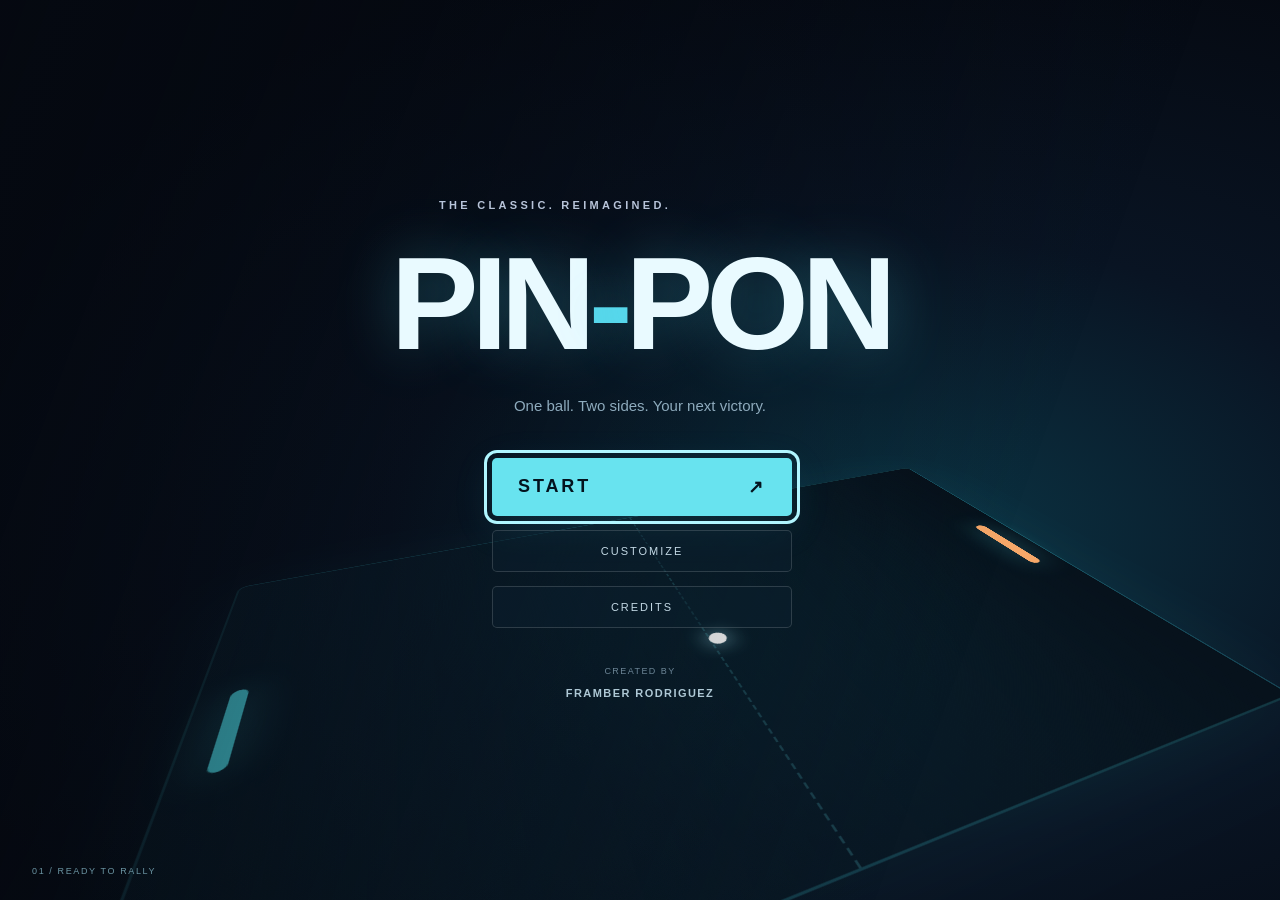
==== index.html @ f67dcab5 "Separate Stop/Resume in top toolbar from Reset below the arena" ====
<!DOCTYPE html>
<html lang="en">
<head>
    <meta charset="UTF-8">
    <meta name="viewport" content="width=device-width, initial-scale=1.0">
    <title>PIN-PON | Framber Rodriguez</title>
    <style>
        /* --- CSS (Minor adjustments possible for new controls) --- */
        * { margin: 0; padding: 0; box-sizing: border-box; }
        :root { /* ... Color variables ... */
            --bg-color: #282c34; --game-bg: #1e1e1e; --primary-color: #fff;
            --accent-color: #ff5733; --paddle-color: #61dafb; --opponent-color: #f0db4f;
            --button-bg: #333; --star-color: rgba(255, 255, 255, 0.6);
            --win-color1: #ffc700; --win-color2: #ff5733; --win-color3: #61dafb; --win-color4: #f0db4f;
        }
        body {
            font-family: 'Segoe UI', Tahoma, Geneva, Verdana, sans-serif; background-color: var(--bg-color);
            display: flex; flex-direction: column; justify-content: center; align-items: center;
            min-height: 100vh; color: var(--primary-color);
            padding: 10px 0;
        }
        #game-container { position: relative; display: flex; flex-direction: column; align-items: center; width: 95%; max-width: 700px; }
        #game {
            position: relative; width: 100%; height: 450px; background-color: var(--game-bg);
            border: 2px solid var(--primary-color); overflow: hidden; cursor: none;
            transition: background-color 0.3s ease;
            /* Ensure game area scales nicely in fullscreen */
            margin-bottom: 15px; /* Add margin below game if controls are always visible */
        }
        /* Style for fullscreen state if needed */
        body:fullscreen #game { /* Example: Make game slightly larger in fullscreen */
           /* width: 90vw;
              height: 70vh; */
              /* Adjust as desired */
        }
        .player { position: absolute; width: 15px; height: 100px; transition: background-color 0.3s ease; }
        #player1 { left: 10px; background-color: var(--paddle-color); }
        #player2 { right: 10px; background-color: var(--opponent-color); }
        #ball { position: absolute; width: 15px; height: 15px; background-color: var(--accent-color); border-radius: 50%; transition: background-color 0.3s ease; }
        #score { position: absolute; top: 10px; left: 50%; transform: translateX(-50%); font-size: 30px; z-index: 10; }
        #modeSelection label, #options label { padding: 5px; margin-right: 5px; cursor: pointer; user-select: none; }
        #modeSelection input[type="radio"] { margin-right: 3px; cursor: pointer; }
        #controls {
            text-align: center; /* margin-top: 15px; Removed margin-top as game has margin-bottom */
            padding: 10px; background-color: rgba(0, 0, 0, 0.3);
            border-radius: 8px; width: 100%;
        }
        #options { margin: 8px 0; display: flex; flex-wrap: wrap; justify-content: center; align-items: center; gap: 10px 15px; }
        #options > div { display: inline-flex; align-items: center; }
        /* Button/Input styles (Unchanged) */
        button, select, label, input[type="number"], input[type="checkbox"], input[type="color"] { padding: 8px 10px; font-size: 14px; background-color: var(--button-bg); border: 1px solid var(--primary-color); border-radius: 5px; color: white; cursor: pointer; margin: 2px; vertical-align: middle; transition: background-color 0.2s ease; }
        button:disabled { opacity: 0.5; cursor: not-allowed; }
        input[type="color"] { padding: 2px; height: 35px; width: 50px; background-color: transparent; border: 1px solid var(--primary-color); }
        input[type="color"]::-webkit-color-swatch-wrapper { padding: 0; }
        input[type="color"]::-webkit-color-swatch { border: none; border-radius: 3px; }
        input[type="color"]::-moz-color-swatch { border: none; border-radius: 3px; }
        input[type="number"] { width: 65px; text-align: center; }
        input[type=number]::-webkit-inner-spin-button, input[type=number]::-webkit-outer-spin-button { -webkit-appearance: none; margin: 0; }
        input[type=number] { -moz-appearance: textfield; }
        button:not(:disabled):hover, select:hover, input[type="number"]:hover, input[type="color"]:hover { background-color: #555; }
        button:focus, select:focus, input[type="number"]:focus, input[type="color"]:focus { outline: 2px solid var(--accent-color); outline-offset: 2px; }
        input[type="checkbox"], input[type="radio"] { margin-right: 5px; cursor: pointer; vertical-align: middle; width: auto; padding: 0; }
        #instructions { margin-top: 10px; font-size: 13px; color: #ccc; min-height: 45px; line-height: 1.4; }
        /* Particle/Win styles (Unchanged) */
        .particle { position: absolute; width: 3px; height: 3px; border-radius: 50%; background-color: var(--star-color); animation: particleAnimation 5s linear infinite; pointer-events: none; z-index: -1; }
        @keyframes particleAnimation { 0% { transform: translate(0, 0); opacity: 0.8; } 100% { transform: translate(calc(var(--particle-vx) * 500px), calc(var(--particle-vy) * 500px)); opacity: 0; } }
        .win-particle { position: absolute; width: 6px; height: 10px; border-radius: 2px; pointer-events: none; z-index: 20; opacity: 1; }
        @keyframes win-explode { 0% { transform: translate(0, 0) rotate(0deg); opacity: 1; } 100% { transform: translate(calc(var(--vx) * 250px), calc(var(--vy) * 250px + 150px)) rotate(720deg); opacity: 0; } }
    #game { touch-action: none; }
        header { text-align: center; margin-bottom: 16px; }
        header a { color: #61dafb; }
    
[hidden] { display: none !important; }
body { background: #050a17; }
#intro-screen, #main-menu { position: fixed; inset: 0; z-index: 100; background: #050a17; display: flex; flex-direction: column; align-items: center; justify-content: center; padding: 24px; text-align: center; gap: 18px; }
#intro-screen video { width: min(960px,100%); max-height: 70vh; object-fit: contain; border-radius: 20px; }
#main-menu h1 { font-size: clamp(42px,10vw,88px); color: #61dafb; letter-spacing: .08em; }
.menu-action { padding: 15px 32px; border-radius: 12px; background: #61dafb; color: #050a17; font-weight: bold; font-size: 18px; min-width: 220px; }
#main-menu p { color: #b8c4d9; max-width: 480px; line-height: 1.6; }
#game-container { margin: auto; }
#game::after { content: ''; position: absolute; left: 50%; top: 0; bottom: 0; border-left: 2px dashed #ffffff35; pointer-events: none; }
#game.editing, #game.editing .player, #game.editing #ball { cursor: pointer; }
#game.editing .player, #game.editing #ball { outline: 2px solid #ffffff65; outline-offset: 4px; }
.selected-object { outline: 3px solid #61dafb !important; outline-offset: 4px; }
#color-editor { padding: 14px; width: 100%; border: 1px solid #61dafb; border-radius: 12px; margin-bottom: 12px; }
#color-editor p { margin: 8px; }
#game-toolbar { margin-bottom: 12px; }
@media(max-width: 500px) { #game { height: 360px; } }

body { margin:0; background:#060b14; color:#eff7ff; font-family: "Segoe UI", sans-serif; }
button { border:1px solid #ffffff26; font-family:inherit; transition: transform .2s, background .2s; }
button:focus-visible { outline:3px solid #b0f6ff; outline-offset:5px; }
button:hover { transform:translateY(-2px); }
#intro-screen { padding:0; background:#030710; }
#intro-screen video { width:100%; height:100%; max-height:none; border-radius:0; object-fit:contain; }
.intro-caption { position:absolute; bottom:28px; left:5vw; right:5vw; display:flex; justify-content:space-between; align-items:center; gap:12px; color:#ffffff8c; font-size:11px; letter-spacing:.2em; }
#intro-start { background:#07101caa; border-color:#ffffff30; color:white; font-size:11px; letter-spacing:.12em; padding:12px 18px; }
#main-menu { overflow:hidden; background: radial-gradient(ellipse at 70% 60%,#0b3545 0%,#091423 40%,#050911 80%); padding:clamp(20px,5vw,70px); }
#main-menu::before { content:''; position:absolute; inset:0; background:linear-gradient(110deg,#050911cc,transparent 75%); z-index:1; }
.menu-content { position:relative; z-index:2; width:min(650px,100%); }
.eyebrow { font-size:11px; font-weight:600; letter-spacing:.3em; color:#73daef; }
#main-menu h1 { font-size:clamp(58px,12vw,132px); line-height:1.05; margin:20px 0; font-weight:900; letter-spacing:-.055em; color:#e9faff; text-shadow:0 0 60px #53d8ec50; }
#main-menu h1 span { color:#57d7eb; }
#main-menu .menu-tagline { margin:0 auto 38px; font-size:15px; color:#8eabbd; }
.menu-buttons { display:flex; flex-direction:column; gap:10px; width:min(300px,100%); margin:auto; }
.menu-action { width:100%; background:#68e3ef; color:#03131e; border:0; padding:18px 26px; font-weight:800; font-size:18px; letter-spacing:.16em; border-radius:5px; min-width:0; box-shadow:0 10px 40px #38cee820; display:flex; align-items:center; justify-content:space-between; }
.menu-action:hover { background:#9bf4fa; }
.menu-secondary { width:100%; border-radius:5px; padding:14px; background:#0e213166; color:#c3d8e4; font-size:11px; letter-spacing:.18em; }
#main-menu .creator-line { font-size:9px; color:#6c8596; letter-spacing:.16em; margin:34px auto 0; }
.creator-line strong { color:#aec8d5; display:block; font-size:11px; margin-top:7px; }
.menu-corner { position:absolute; bottom:24px; left:32px; font-size:9px; letter-spacing:.18em; color:#6b94a2; z-index:2; }
.menu-court { position:absolute; width:900px; height:550px; border:2px solid #46dbeb30; background:linear-gradient(90deg,#0f41503b,#06111b); transform:perspective(600px) rotateX(52deg) rotateZ(-22deg); top:40%; left:20%; box-shadow:0 0 100px #36bfd811; border-radius:10px; }
.menu-court::before { content:''; position:absolute; left:50%; height:100%; border-left:2px dashed #5ddbe633; }
.menu-court i,.menu-court b { position:absolute; width:14px; height:100px; border-radius:8px; top:35%; background:#4fe3ee; box-shadow:0 0 40px #4fe3ee70; }
.menu-court i { left:25px; }.menu-court b { right:25px; background:#f7a869; }
.menu-court em { position:absolute; width:18px; height:18px; border-radius:50%; top:50%; background:white; box-shadow:0 0 25px #9feefb; animation:menu-rally 7s ease-in-out infinite alternate; }
@keyframes menu-rally { from { left:8%; top:20%; } to { left:89%; top:70%; } }
#game-header { margin:20px auto; width:95%; max-width:700px; }
#game-header h1 { letter-spacing:.08em; font-size:30px; margin:6px; }
#game-header p { font-size:12px; color:#87a2b4; }
#game { border-color:#8dbcc84d; border-radius:12px; box-shadow:0 20px 80px #0007; }
#controls { background:#0d1927; border:1px solid #223548; border-radius:12px; }
#controls label { background:transparent; border:0; color:#9bb5c6; }
#controls button,#game-toolbar button { background:#142a3c; color:#c5e5ee; border-color:#315067; border-radius:6px; }
#controls #startButton { background:#68e3ef; color:#03131e; font-weight:800; }
#settings-panel { border-top:1px solid #ffffff12; padding-top:12px; }
#settings-panel summary { cursor:pointer; font-size:11px; letter-spacing:.12em; color:#9bc0d2; padding:8px; }
#color-editor { background:#0d1927; border-color:#315067; font-size:13px; }
#credits-screen { position:fixed; inset:0; z-index:110; background:#020408; text-align:center; overflow:hidden; }
#close-credits { position:absolute; top:22px; left:24px; z-index:2; background:#111a25; color:#b6ccdb; font-size:11px; letter-spacing:.12em; padding:12px; }
.credits-mask { height:100%; overflow:hidden; mask-image:linear-gradient(transparent,black 15%,black 85%,transparent); }
#credits-roll { margin:auto; width:min(540px,90%); padding-top:100vh; padding-bottom:100vh; }
#credits-roll.rolling { animation:credits-scroll 36s linear forwards; }
@keyframes credits-scroll { from { transform:translateY(0); } to { transform:translateY(-100%); } }
#credits-roll h2 { font-size:clamp(50px,10vw,84px); color:#81e7ef; letter-spacing:.04em; margin:30px 0 75px; }
#credits-roll h3 { font-size:28px; font-weight:500; margin:16px 0 80px; }
#credits-roll p { color:#c2cdd8; font-size:16px; line-height:2; margin:16px 0 75px; }
#credits-roll .credits-role { font-size:10px; color:#6dbdcf; letter-spacing:.25em; margin-bottom:14px; }
#credits-roll .credits-end { color:#546e80; font-size:11px; letter-spacing:.2em; }
.credits-caption { position:absolute; bottom:18px; width:100%; color:#526170; font-size:9px; letter-spacing:.18em; }
@media(prefers-reduced-motion:reduce) { .menu-court em { animation:none; } #credits-roll.rolling { animation:none; padding-top:80px; } .credits-mask { overflow:auto; } }
@media(max-width:500px) { #main-menu h1 { font-size:64px; } .intro-caption span { font-size:8px; letter-spacing:.1em; } #game-toolbar button { font-size:12px; } }

/* Cinematic arena: color customization controls the surface below the lighting. */
#game-container { max-width:900px; }
#game-header { max-width:900px; }
#game { height:480px; background-image:radial-gradient(ellipse at 50% 42%,#73eaff10,transparent 70%),linear-gradient(#69dcef08 1px,transparent 1px),linear-gradient(90deg,#69dcef08 1px,transparent 1px); background-size:auto,44px 44px,44px 44px; border:2px solid #51dce875; border-radius:18px; box-shadow:0 0 0 7px #2ac3dd05,0 0 38px #32d8ee18,inset 0 0 65px #020b1675,0 25px 90px #0009; }
#game::before { content:''; position:absolute; inset:20px; border:1px solid #c7f6ff10; border-radius:8px; pointer-events:none; }
#game::after { border-left:2px dashed #7ee8f23d; box-shadow:0 0 12px #49dbec18; }
.player { border-radius:7px; background-image:linear-gradient(90deg,#ffffff60,transparent 65%); box-shadow:0 0 12px currentColor,0 0 32px currentColor; z-index:3; }
#ball { background-image:radial-gradient(circle at 32% 28%,#fff9,transparent 70%); box-shadow:0 0 12px currentColor,0 0 30px currentColor; z-index:4; }
#score { top:22px; font-size:38px; letter-spacing:.13em; font-weight:300; color:#d8f6ff; padding:7px 20px; background:#06131e85; border:1px solid #7bddf022; border-radius:12px; backdrop-filter:blur(8px); text-shadow:0 0 20px #a0edff50; }
.ball-trail { position:absolute; border-radius:50%; pointer-events:none; z-index:2; background:#e8fcff; width:12px; height:12px; }
.impact-ring { position:absolute; border:2px solid var(--impact-color); border-radius:50%; width:18px; height:18px; margin:-9px; pointer-events:none; z-index:5; animation:arena-impact .42s ease-out forwards; box-shadow:0 0 14px var(--impact-color); }
@keyframes arena-impact { from { transform:scale(.4); opacity:.95; } to { transform:scale(3.5); opacity:0; } }
#game-toolbar { display:flex; width:100%; justify-content:space-between; gap:12px; }
#game-toolbar button { font-size:11px; letter-spacing:.08em; padding:11px 16px; }
#controls { margin-top:8px; background:linear-gradient(130deg,#102637,#091421); padding:16px; }
#controls #modeSelection { display:flex; justify-content:center; align-items:center; gap:8px; }
#instructions { color:#729dad; font-size:11px; margin-top:15px; }
@media(max-width:600px) { #game { height:390px; } #score { font-size:26px; top:14px; } #controls { padding:10px; } }
@media(prefers-reduced-motion:reduce) { .ball-trail { display:none; } .impact-ring { animation:none; display:none; } }
#game-toolbar #stopButton { border-color:#65dbe75c; min-width:95px; }
@media(max-width:500px) { #game-toolbar { gap:5px; } #game-toolbar button { padding:10px 8px; font-size:10px; } #game-toolbar #stopButton { min-width:70px; } }
</style>
</head>
<body>
<section id="intro-screen" aria-label="Pong introduction">
<video id="intro-video" autoplay muted playsinline preload="auto" aria-label="Ten-second cinematic Pong introduction"><source src="assets/pong-intro-v2.mp4" type="video/mp4"></video>
<div class="intro-caption"><span>FRAMBER RODRIGUEZ PRESENTS</span><button id="intro-start">SKIP INTRO ↗</button></div>
</section>
<section id="main-menu" hidden aria-label="Main menu">
<div class="menu-court" aria-hidden="true"><i></i><b></b><em></em></div>
<div class="menu-content"><p class="eyebrow">THE CLASSIC. REIMAGINED.</p><h1>PIN<span>-</span>PON</h1><p class="menu-tagline">One ball. Two sides. Your next victory.</p>
<div class="menu-buttons"><button class="menu-action" id="menu-play">START <span aria-hidden="true">↗</span></button><button class="menu-secondary" id="menu-customize">CUSTOMIZE</button><button class="menu-secondary" id="menu-credits">CREDITS</button></div>
<p class="creator-line">CREATED BY <strong>FRAMBER RODRIGUEZ</strong></p></div>
<span class="menu-corner" aria-hidden="true">01 / READY TO RALLY</span>
</section>
<section id="credits-screen" hidden aria-label="Movie-style credits">
<button id="close-credits">← MAIN MENU</button><div class="credits-mask"><div id="credits-roll">
<p class="eyebrow">A FRAMBER RODRIGUEZ GAME</p><h2>PIN-PON</h2><p class="credits-role">CREATOR</p><h3>Framber Rodriguez</h3>
<p class="credits-role">THE GAME</p><p>A new rally for an arcade classic.</p><p>Single-player challenges.<br>Local two-player matches.<br>A court that feels like yours.</p>
<p class="credits-role">GAMEPLAY &amp; EXPERIENCE</p><p>Ball physics &amp; paddle collisions<br>Adaptive AI difficulty<br>Score-based serves &amp; undo<br>Touch &amp; keyboard controls</p>
<p class="credits-role">PERSONALIZATION</p><p>Your table. Your paddles. Your ball.<br>Select an object and make it yours.</p>
<p class="credits-role">BUILT WITH</p><p>HTML · CSS · JavaScript</p>
<p class="credits-role">SPECIAL THANKS</p><p>To everyone who plays,<br>tests and keeps the rally going.</p>
<h3>Thank you for playing.</h3><p class="credits-end">PIN-PON · 2026</p>
</div></div><p class="credits-caption">PRESS ESC TO RETURN</p>
</section>
<header id="game-header" hidden><span class="eyebrow">FRAMBER RODRIGUEZ</span><h1>PIN-PON</h1><p>↑ / ↓ or W / S to move · Space to serve · Drag to play on touchscreens</p></header>
    <audio id="backgroundMusic" loop></audio>
    <div id="game-container" hidden>
<div id="game-toolbar"><button id="back-menu">Main Menu</button><button id="stopButton" disabled>STOP</button><button id="customize-button">Customize Colors</button></div>
<div id="color-editor" hidden><p id="color-hint">Select the table, ball or either paddle.</p><label id="selected-color-label" for="selected-color" hidden>Selected object color</label><input id="selected-color" type="color" hidden><button id="finish-customize">Done</button></div>
        <div id="game">
            <div id="score" role="status" aria-live="polite"><span id="player1Score">0</span> - <span id="player2Score">0</span></div>
            <div id="player1" class="player"></div>
            <div id="player2" class="player"></div>
            <div id="ball"></div>
        </div>
        <div id="controls" aria-label="Game Controls">
             <div id="modeSelection">
                 <input type="radio" name="gameMode" value="1p" id="mode1P" checked> <label for="mode1P">1 Player</label>
                 <input type="radio" name="gameMode" value="2p" id="mode2P"> <label for="mode2P">2 Players</label>
             </div>
             <hr style="margin: 8px 0; border-color: #555;">
             <details id="settings-panel"><summary>MATCH SETTINGS</summary><div id="options">
                 <div> <label for="difficultySelect">AI Difficulty:</label> <select id="difficultySelect"> <option value="easy">Easy</option> <option value="normal" selected>Normal</option> <option value="hard">Hard</option> <option value="veryHard">Very Hard</option> <option value="impossible">Impossible</option> </select> </div>
                 <div> <label for="winScoreInput">Win Score:</label> <input type="number" id="winScoreInput" value="10" min="1" max="1000" step="1"> </div>
                 <div> <label for="pointsPerScoreInput">Points/Score:</label> <input type="number" id="pointsPerScoreInput" value="1" min="1" max="1000" step="1"> </div>
                 <div> <label> <input type="checkbox" id="possessionToggle" checked> Serve on Score </label> </div>
                 <div hidden> <label for="player1ColorPicker">P1 Color:</label> <input type="color" id="player1ColorPicker" value="#61dafb"> </div>
                 <div hidden> <label for="player2ColorPicker">P2/AI Color:</label> <input type="color" id="player2ColorPicker" value="#f0db4f"> </div>
                 <div hidden> <label for="ballColorPicker">Ball Color:</label> <input type="color" id="ballColorPicker" value="#e8fcff"> </div>
                 <div hidden> <label for="backgroundColorPicker">BG Color:</label> <input type="color" id="backgroundColorPicker" value="#071e2b"> </div>
                 <div hidden>
                    <label for="musicSelect">Music:</label>
                    <select id="musicSelect">
                        </select>
                 </div>
             </div>
             </details><hr style="margin: 8px 0; border-color: #555;">
            <button id="startButton">START MATCH</button>
            <button id="resetButton">RESET</button>
            <button id="undoButton" disabled>Undo Point</button>
            <button id="toggleMusicButton" hidden>Play Music</button> <button id="fullscreenButton">Fullscreen</button> <div id="instructions"> </div>
        </div>
    </div>
    <script>
        document.addEventListener("DOMContentLoaded", () => {
            // --- Elements & Constants ---
            const game = document.getElementById("game");
            const player1El = document.getElementById("player1");
            const player2El = document.getElementById("player2");
            const ballEl = document.getElementById("ball");
            const controlsEl = document.getElementById("controls");
            const startButton = document.getElementById("startButton");
            const stopButton = document.getElementById('stopButton');
            let canResumeMatch = false;
            const resetButton = document.getElementById("resetButton");
            const undoButton = document.getElementById("undoButton");
            const difficultySelect = document.getElementById("difficultySelect");
            const possessionToggle = document.getElementById("possessionToggle");
            const toggleMusicButton = document.getElementById("toggleMusicButton"); // Correct ID
            const fullscreenButton = document.getElementById("fullscreenButton"); // NEW FS Button Ref
            const musicSelect = document.getElementById("musicSelect");       // NEW Music Select Ref
            const backgroundMusic = document.getElementById("backgroundMusic"); // NEW Audio Element Ref
            const instructionsEl = document.getElementById("instructions");
            const modeSelectionRadios = document.querySelectorAll('input[name="gameMode"]');
            const winScoreInput = document.getElementById('winScoreInput');
            const pointsPerScoreInput = document.getElementById('pointsPerScoreInput');
            const gameContainer = document.getElementById('game-container');
            const player1ScoreEl = document.getElementById("player1Score");
            const player2ScoreEl = document.getElementById("player2Score");
            const player1ColorPicker = document.getElementById('player1ColorPicker');
            const player2ColorPicker = document.getElementById('player2ColorPicker');
            const ballColorPicker = document.getElementById('ballColorPicker');
            const backgroundColorPicker = document.getElementById('backgroundColorPicker');
            // --- Music Track Data (Replace srcs with your actual file paths!) ---
            const musicTracks = [{ name: "None (music files not included)", src: "" }];
            // --- Game Constants --- (Same)
            const PADDLE_HEIGHT = 100; const PADDLE_WIDTH = 15; const BALL_SIZE = 15;
            const PLAYER_SPEED = 6; const MAX_BOUNCE_ANGLE = Math.PI / 4;
            const INITIAL_BALL_SPEED = 5; const BALL_SPEED_INCREASE = 0.2;
            const WIN_PARTICLE_COUNT = 40;
             // --- Game State --- (Same)
             let player1, player2, ball, ai;
             let score = [0, 0]; let lastUpdate = 0; let gameRunning = false;
             let ballPossessionOnScore = true; let keysPressed = {};
             let currentBallSpeed = INITIAL_BALL_SPEED; let gameMode = '1p';
             let winScoreLimit = 10; let pointsPerScoreValue = 1;
             let animationFrameId = null; let framesSinceStart = 0;
             let lastScoreState = null;
             // --- Basic Element Check ---
             // Added checks for new audio/music elements
              if (!game || !player1El || !player2El || !ballEl || !controlsEl || !startButton || !resetButton || !undoButton || !toggleMusicButton || !fullscreenButton || !musicSelect || !backgroundMusic /* ... other elements ... */) {
                 console.error("FATAL: Core game, control, or music elements not found! Check HTML IDs.");
                 alert("Error initializing game elements. Check console (F12).");
                 return;
              }
             // Reuse a small trail pool; no per-frame DOM allocation.
            const trailHistory = [];
            const trailNodes = Array.from({ length: 12 }, () => {
                const el = document.createElement('div');
                el.className = 'ball-trail'; el.style.opacity = '0';
                el.setAttribute('aria-hidden', 'true'); game.appendChild(el); return el;
            });
            function clearBallTrail() {
                trailHistory.length = 0;
                trailNodes.forEach(el => { el.style.opacity = '0'; });
            }
            function syncArenaColors() {
                player1El.style.color = player1ColorPicker.value;
                player2El.style.color = player2ColorPicker.value;
                ballEl.style.color = ballColorPicker.value;
            }
            function renderBallTrail(currentBall) {
                syncArenaColors();
                if (!gameRunning || currentBall.owner) { clearBallTrail(); return; }
                trailHistory.unshift({ x: currentBall.x + BALL_SIZE / 2, y: currentBall.y + BALL_SIZE / 2 });
                trailHistory.length = Math.min(trailHistory.length, trailNodes.length + 1);
                trailNodes.forEach((el, i) => {
                    const point = trailHistory[i + 1];
                    if (!point) { el.style.opacity = '0'; return; }
                    const size = Math.max(3, 12 - i * .7);
                    el.style.width = el.style.height = size + 'px';
                    el.style.left = point.x - size / 2 + 'px';
                    el.style.top = point.y - size / 2 + 'px';
                    el.style.backgroundColor = ballColorPicker.value;
                    el.style.opacity = String(.38 * (1 - i / trailNodes.length));
                });
            }
            function emitImpact(x, y, color) {
                const ring = document.createElement('div'); ring.className = 'impact-ring';
                ring.style.left = x + 'px'; ring.style.top = y + 'px';
                ring.style.setProperty('--impact-color', color);
                game.appendChild(ring); setTimeout(() => ring.remove(), 450);
            }
            // --- Classes (Player, Ball, AI - Unchanged structurally) ---
              class Player { /* ... Player class code ... */ constructor(id, side) { this.el = document.getElementById(id); if (!this.el) { throw new Error(`Player element not found: ${id}`); } this.side = side; this.height = PADDLE_HEIGHT; this.width = PADDLE_WIDTH; this.speed = PLAYER_SPEED; this.y = (game.clientHeight - this.height) / 2; } update(deltaTime) { let dy = 0; if (!gameRunning) return; if (gameMode === '1p') { if (this.side === 'left') { if (keysPressed['arrowup'] || keysPressed['w']) { dy = -this.speed; } if (keysPressed['arrowdown'] || keysPressed['s']) { dy = this.speed; } } } else { if (this.side === 'left') { if (keysPressed['arrowup']) { dy = -this.speed; } if (keysPressed['arrowdown']) { dy = this.speed; } } else if (this.side === 'right') { if (keysPressed['w']) { dy = -this.speed; } if (keysPressed['s']) { dy = this.speed; } } } if (dy !== 0) { this.move(dy); } if (keysPressed[' '] && ball.owner === this) { this.fire(); } } move(dy) { const newY = this.y + dy; const maxY = game.clientHeight - this.height; this.y = Math.max(0, Math.min(newY, maxY)); this.el.style.top = `${this.y}px`; } fire() { if (ball.owner === this) { let angle = (Math.random() - 0.5) * Math.PI / 6; if (gameMode === '1p' && this.side === "right" && player1) { const playerCenterY = player1.y + player1.height / 2; const paddleCenterY = this.y + this.height / 2; const targetY = game.clientHeight / 2 + (playerCenterY - paddleCenterY) * 0.2; const deltaY = targetY - (this.y + this.height / 2); const targetAngle = Math.atan2(deltaY, game.clientWidth * 0.8); angle = Math.max(-MAX_BOUNCE_ANGLE * 0.8, Math.min(targetAngle, MAX_BOUNCE_ANGLE * 0.8)); } const directionX = this.side === "left" ? 1 : -1; ball.velocity = [ directionX * currentBallSpeed * Math.cos(angle), currentBallSpeed * Math.sin(angle) ]; ball.owner = null; } } getCenterY() { return this.y + this.height / 2; } }
              class Ball { /* ... Ball class code ... */ constructor() { this.el = ballEl; if(!this.el) { throw new Error("Ball element not found"); } this.size = BALL_SIZE; this.reset(null); } reset(ownerInstance = null) { clearBallTrail(); this.owner = ownerInstance; currentBallSpeed = INITIAL_BALL_SPEED; if (this.owner) { this.followOwner(); this.velocity = [0, 0]; } else { this.x = (game.clientWidth - this.size) / 2; this.y = (game.clientHeight - this.size) / 2; const angle = (Math.random() * Math.PI / 2) - Math.PI / 4; const directionX = Math.random() < 0.5 ? 1 : -1; this.velocity = [ directionX * currentBallSpeed * Math.cos(angle), currentBallSpeed * Math.sin(angle) ]; this.owner = null; } this.updateVisual(); } update(deltaTime) { if (!gameRunning && !this.owner) return; if (this.owner) { this.followOwner(); } else { this.x += this.velocity[0]; this.y += this.velocity[1]; if (this.y <= 0) { this.y = 0; emitImpact(this.x + this.size / 2, 0, ballColorPicker.value); this.velocity[1] *= -1; } else if (this.y >= game.clientHeight - this.size) { this.y = game.clientHeight - this.size; emitImpact(this.x + this.size / 2, game.clientHeight, ballColorPicker.value); this.velocity[1] *= -1; } } this.updateVisual(); } followOwner() { if (!this.owner) return; const ownerY = this.owner.y; const ownerCenterY = ownerY + this.owner.height / 2; this.y = ownerCenterY - this.size / 2; if (this.owner.side === "left") { this.x = this.owner.width + 10 + 5; } else { this.x = game.clientWidth - this.owner.width - 10 - this.size - 5; } } updateVisual() { if (this.el) { this.el.style.left = `${this.x}px`; this.el.style.top = `${this.y}px`; renderBallTrail(this); } } }
              class AI { /* ... AI class code (speed change applied in setDifficulty) ... */ constructor(playerToControl) { this.ctl = playerToControl; this.difficultyFactor = 0.7; this.reactionTimer = 0; this.reactionDelay = 150; this.fireDelay = 500; this.fireTimer = 0; this.predictiveError = 0.1; this.maxSpeedMultiplier = 1.0; } setDifficulty(level) { /* console.log(`AI Difficulty set to: ${level}`); */ switch(level) { case 'easy': this.difficultyFactor = 0.4; this.reactionDelay = 300; this.fireDelay = 800; this.predictiveError = 0.3; this.maxSpeedMultiplier = 1.0; break; case 'normal': this.difficultyFactor = 0.7; this.reactionDelay = 180; this.fireDelay = 600; this.predictiveError = 0.15; this.maxSpeedMultiplier = 1.0; break; case 'hard': this.difficultyFactor = 1.0; this.reactionDelay = 100; this.fireDelay = 400; this.predictiveError = 0.08; this.maxSpeedMultiplier = 1.2; break; case 'veryHard': this.difficultyFactor = 1.3; this.reactionDelay = 50; this.fireDelay = 250; this.predictiveError = 0.04; this.maxSpeedMultiplier = 1.4; break; case 'impossible': this.difficultyFactor = 1.8; this.reactionDelay = 0; this.fireDelay = 150; this.predictiveError = 0.01; this.maxSpeedMultiplier = 1.5; break; } /* console.log(` -> Speed Multiplier: ${this.maxSpeedMultiplier}`); */ } update(deltaTime) { /* ... AI update logic ... */ if (!gameRunning) return; if (ball.owner === this.ctl) { this.fireTimer += deltaTime; if (this.fireTimer >= this.fireDelay) { this.ctl.fire(); this.fireTimer = 0; } return; } else { this.fireTimer = 0; } this.reactionTimer += deltaTime; if (this.reactionTimer >= this.reactionDelay && ball.velocity[0] > 0) { this.reactionTimer = 0; const distanceToPaddle = game.clientWidth - this.ctl.width - 10 - ball.x; const ballSpeedX = Math.max(Math.abs(ball.velocity[0]), 1); const timeToReach = distanceToPaddle / ballSpeedX; let predictedBallY = ball.y + ball.velocity[1] * timeToReach; const errorAmount = (Math.random() - 0.5) * 2 * this.predictiveError * game.clientHeight; predictedBallY += errorAmount; if (predictedBallY < 0 || predictedBallY > game.clientHeight - ball.size) { if (predictedBallY < 0) { predictedBallY = Math.abs(predictedBallY); } else { predictedBallY = (game.clientHeight - ball.size) - (predictedBallY - (game.clientHeight - ball.size)); } } const targetY = Math.max(ball.size / 2, Math.min(predictedBallY, game.clientHeight - ball.size / 2)); const paddleCenter = this.ctl.getCenterY(); const targetPaddleCenter = targetY; let dy = 0; const deadZone = this.ctl.height * 0.1 * (1 / this.difficultyFactor) ; if (paddleCenter < targetPaddleCenter - deadZone) { dy = this.ctl.speed * this.maxSpeedMultiplier; } else if (paddleCenter > targetPaddleCenter + deadZone) { dy = -this.ctl.speed * this.maxSpeedMultiplier; } if (dy !== 0) { this.ctl.move(dy); } } } }
            // --- Intro, menu and object-based customization ---
            let editingColors = false;
            let selectedColorTarget = null;
            let creditsCloseTimer = null;
            const introScreen = document.getElementById('intro-screen');
            const menuScreen = document.getElementById('main-menu');
            const introVideo = document.getElementById('intro-video');
            const creditsScreen = document.getElementById('credits-screen');
            const creditsRoll = document.getElementById('credits-roll');
            const gameHeader = document.getElementById('game-header');
            const colorEditor = document.getElementById('color-editor');
            const selectedColor = document.getElementById('selected-color');
            const colorHint = document.getElementById('color-hint');
            const colorLabel = document.getElementById('selected-color-label');
            const targets = [
                { el: player1El, picker: player1ColorPicker, name: 'Player 1 paddle' },
                { el: player2El, picker: player2ColorPicker, name: 'Player 2 / AI paddle' },
                { el: ballEl, picker: ballColorPicker, name: 'Ball' },
                { el: game, picker: backgroundColorPicker, name: 'Table' }
            ];
            function showMenu() {
                clearTimeout(creditsCloseTimer); creditsCloseTimer = null;
                pauseGameLoop(); finishCustomize(); introVideo.pause();
                introScreen.hidden = true; menuScreen.hidden = false; creditsScreen.hidden = true;
                creditsRoll.classList.remove('rolling'); gameContainer.hidden = true; gameHeader.hidden = true;
                document.getElementById('menu-play').focus();
            }
            function showGame() {
                canResumeMatch = false; stopButton.disabled = true; stopButton.textContent = "STOP";
                introScreen.hidden = true; menuScreen.hidden = true; creditsScreen.hidden = true;
                gameContainer.hidden = false; gameHeader.hidden = false;
                resetPaddles(); ball.reset(null);
                document.getElementById('startButton').focus();
            }
            function beginCustomize() {
                pauseGameLoop(); editingColors = true;
                game.classList.add('editing'); colorEditor.hidden = false;
                colorHint.textContent = 'Select the table, ball or either paddle.';
                selectedColor.hidden = true; colorLabel.hidden = true;
            }
            function finishCustomize() {
                editingColors = false; colorEditor.hidden = true;
                game.classList.remove('editing');
                targets.forEach(t => t.el.classList.remove('selected-object'));
                selectedColorTarget = null;
            }
            function selectColorTarget(el) {
                if (!editingColors) return;
                selectedColorTarget = targets.find(t => t.el === el) || targets[3];
                targets.forEach(t => t.el.classList.remove('selected-object'));
                selectedColorTarget.el.classList.add('selected-object');
                selectedColor.value = selectedColorTarget.picker.value;
                selectedColor.hidden = false; colorLabel.hidden = false;
                colorLabel.textContent = selectedColorTarget.name + ' color';
                colorHint.textContent = 'Selected: ' + selectedColorTarget.name;
            }
            selectedColor.addEventListener('input', () => {
                if (!selectedColorTarget) return;
                selectedColorTarget.picker.value = selectedColor.value;
                selectedColorTarget.el.style.backgroundColor = selectedColor.value; syncArenaColors();
            });
            targets.forEach(t => {
                t.el.tabIndex = 0;
                t.el.setAttribute('aria-label', t.name);
                t.el.addEventListener('keydown', e => {
                    if (editingColors && (e.key === 'Enter' || e.key === ' ')) {
                        e.preventDefault(); e.stopPropagation(); selectColorTarget(t.el);
                    }
                });
            });
            document.getElementById('intro-start').addEventListener('click', showMenu);
            document.getElementById('menu-play').addEventListener('click', showGame);
            document.getElementById('menu-customize').addEventListener('click', () => { showGame(); beginCustomize(); });
            document.getElementById('customize-button').addEventListener('click', beginCustomize);
            document.getElementById('finish-customize').addEventListener('click', finishCustomize);
            document.getElementById('back-menu').addEventListener('click', showMenu);
            document.getElementById('menu-credits').addEventListener('click', () => {
                menuScreen.hidden = true; creditsScreen.hidden = false;
                creditsRoll.classList.remove('rolling');
                void creditsRoll.offsetWidth;
                creditsRoll.classList.add('rolling');
                clearTimeout(creditsCloseTimer);
                creditsCloseTimer = setTimeout(showMenu, 36000);
                document.getElementById('close-credits').focus();
            });
            document.getElementById('close-credits').addEventListener('click', showMenu);
            creditsRoll.addEventListener('animationend', showMenu);
            document.addEventListener('keydown', e => { if (e.key === 'Escape' && !creditsScreen.hidden) showMenu(); });
            introVideo.addEventListener('ended', showMenu);
            introVideo.addEventListener('error', showMenu);
            introVideo.querySelector('source').addEventListener('error', showMenu);
            // --- Event Listeners ---
             setupEventListeners();
            window.addEventListener('blur', () => { keysPressed = {}; });
            game.addEventListener('pointerdown', e => { if (editingColors) { selectColorTarget(e.target); return; } if (gameRunning) { game.setPointerCapture(e.pointerId); movePointer(e); } });
            game.addEventListener('pointermove', e => { if (e.buttons || e.pointerType === 'touch') movePointer(e); });
            function movePointer(e) {
                if (!gameRunning || editingColors) return;
                const rect = game.getBoundingClientRect();
                const paddle = gameMode === '2p' && e.clientX - rect.left > rect.width / 2 ? player2 : player1;
                paddle.move(e.clientY - rect.top - game.clientTop - paddle.height / 2 - paddle.y);
                if (ball.owner === paddle) paddle.fire();
            }
            // --- Game Functions ---
             function setupEventListeners() {
                 document.addEventListener('keydown', (e) => { if (gameRunning && !['INPUT', 'SELECT', 'TEXTAREA', 'BUTTON'].includes(e.target.tagName)) { if (['ArrowUp', 'ArrowDown', ' '].includes(e.key)) e.preventDefault(); keysPressed[e.key.toLowerCase()] = true; } });
                 document.addEventListener('keyup', (e) => { if(gameRunning) keysPressed[e.key.toLowerCase()] = false; });
                 startButton.addEventListener("click", startGame);
                 resetButton.addEventListener("click", handleResetGame);
                 stopButton.addEventListener('click', () => {
                     if (gameRunning) pauseGameLoop();
                     else if (canResumeMatch) resumeMatch();
                 });
                 undoButton.addEventListener("click", handleUndoPoint);
                 toggleMusicButton.addEventListener("click", handleToggleMusic); // Updated handler name
                 fullscreenButton.addEventListener("click", toggleFullscreen);   // NEW Fullscreen handler
                 musicSelect.addEventListener("change", handleMusicSelection); // NEW Music select handler
                 difficultySelect.addEventListener("change", changeDifficulty);
                 possessionToggle.addEventListener("change", (e) => { ballPossessionOnScore = e.target.checked; });
                 modeSelectionRadios.forEach(radio => { radio.addEventListener('change', handleModeChange); });
                 winScoreInput.addEventListener('change', handleWinScoreChange);
                 pointsPerScoreInput.addEventListener('change', handlePointsChange);
                 player1ColorPicker.addEventListener('input', (e) => { player1El.style.backgroundColor = e.target.value; });
                 player2ColorPicker.addEventListener('input', (e) => { player2El.style.backgroundColor = e.target.value; });
                 ballColorPicker.addEventListener('input', (e) => { ballEl.style.backgroundColor = e.target.value; });
                 backgroundColorPicker.addEventListener('input', (e) => { game.style.backgroundColor = e.target.value; });
                 // NEW: Listener for fullscreen changes (e.g., user pressing ESC)
                 document.addEventListener('fullscreenchange', updateFullscreenButton);
             }
             function initializeGame() {
                 canResumeMatch = false; stopButton.disabled = true; stopButton.textContent = "STOP";
                 console.log("Initializing game...");
                 try {
                     if (animationFrameId) { cancelAnimationFrame(animationFrameId); animationFrameId = null; }
                     gameRunning = false;
                     populateMusicSelect(); // Populate dropdown first
                     handleMusicSelection(); // Set initial music state based on default selection
                     score = [0, 0]; lastScoreState = null; keysPressed = {}; framesSinceStart = 0;
                     if (!player1) player1 = new Player("player1", "left");
                     if (!player2) player2 = new Player("player2", "right");
                     if (!ball) ball = new Ball(); else ball.reset(null);
                     if (!ai) ai = new AI(player2);
                     handleWinScoreChange({ target: winScoreInput });
                     handlePointsChange({ target: pointsPerScoreInput });
                     ballPossessionOnScore = possessionToggle.checked;
                     gameMode = document.querySelector('input[name="gameMode"]:checked').value;
                     player1El.style.backgroundColor = player1ColorPicker.value;
                     player2El.style.backgroundColor = player2ColorPicker.value;
                     ballEl.style.backgroundColor = ballColorPicker.value;
                     game.style.backgroundColor = backgroundColorPicker.value;
                     handleModeChange();
                     resetPaddles();
                     ball.updateVisual();
                     updateScoreDisplay();
                     updateInstructions();
                     undoButton.disabled = true;
                     updateFullscreenButton(); // Set initial fullscreen button text
                     backgroundMusic.pause(); // Ensure music is paused on init
                     updateMusicToggleButton(); // Set initial music button text
                     console.log("Initialization complete. Ready to start.");
                 } catch (error) { /* ... error handling ... */ console.error("Error during game initialization:", error); alert(`A critical error occurred during initialization: ${error.message}. Check the console (F12).`); /* disable buttons */ }
             }
             // NEW: Populate Music Select Dropdown
             function populateMusicSelect() {
                musicSelect.innerHTML = ''; // Clear existing options
                musicTracks.forEach(track => {
                    const option = document.createElement('option');
                    option.value = track.src;
                    option.textContent = track.name;
                    musicSelect.appendChild(option);
                });
             }
             // NEW: Handle Music Selection Change
             function handleMusicSelection() {
                const selectedSrc = musicSelect.value;
                if (selectedSrc && backgroundMusic.src !== selectedSrc) { // Check if src actually changed
                    backgroundMusic.src = selectedSrc;
                    console.log(`Music source set to: ${selectedSrc}`);
                    // Don't auto-play here, wait for user action (Start Game or Toggle Button)
                    // If music was playing, changing track might stop it depending on browser,
                    // so pause explicitly unless we intend to autoplay the new track.
                     if (!backgroundMusic.paused) {
                        backgroundMusic.pause(); // Pause if changing track while playing
                        // Optionally attempt to play new track immediately: playMusic();
                     }
                } else if (!selectedSrc) {
                    // "None" selected
                    backgroundMusic.pause();
                    backgroundMusic.removeAttribute("src"); // Clear src
                    console.log("Music set to None.");
                }
                updateMusicToggleButton(); // Update button text based on new state
             }
             // NEW: Handle Toggle Music Button
             function handleToggleMusic() {
                if (backgroundMusic.paused) {
                    playMusic();
                } else {
                    pauseMusic();
                }
             }
             // NEW: Play Music Function (with error handling)
             function playMusic() {
                const selectedSrc = musicSelect.value;
                if (!selectedSrc) {
                    console.log("Play clicked, but no music selected.");
                    return;
                }
                // Ensure src is set if it wasn't (e.g., after selecting None then a track)
                if (!backgroundMusic.src || backgroundMusic.src !== selectedSrc) {
                   backgroundMusic.src = selectedSrc;
                }
                console.log("Attempting to play music...");
                const playPromise = backgroundMusic.play();
                if (playPromise !== undefined) {
                    playPromise.then(_ => {
                        // Autoplay started!
                        console.log("Music playback started.");
                        updateMusicToggleButton();
                    })
                    .catch(error => {
                        // Autoplay was prevented.
                        console.warn("Music playback failed:", error);
                        // Optionally inform the user they might need to click again or start the game.
                        updateMusicToggleButton(); // Reflect that it's paused
                    });
                } else {
                     // Older browsers might not return a promise. Assume it might work.
                     updateMusicToggleButton();
                }
             }
             // NEW: Pause Music Function
             function pauseMusic() {
                 backgroundMusic.pause();
                 console.log("Music paused.");
                 updateMusicToggleButton();
             }
             // NEW: Update Toggle Music Button Text
             function updateMusicToggleButton() {
                if (backgroundMusic.paused) {
                    toggleMusicButton.textContent = "Play Music";
                } else {
                    toggleMusicButton.textContent = "Pause Music";
                }
             }
             // NEW: Toggle Fullscreen Function
             function toggleFullscreen() {
                if (!document.fullscreenElement) {
                    // Enter fullscreen
                    document.documentElement.requestFullscreen()
                        .catch(err => {
                            console.error(`Error attempting to enable full-screen mode: ${err.message} (${err.name})`);
                            alert(`Could not enter fullscreen mode: ${err.message}`);
                        });
                } else {
                    // Exit fullscreen
                    if (document.exitFullscreen) {
                        document.exitFullscreen();
                    }
                }
                // Button text updated by 'fullscreenchange' event listener
             }
             // NEW: Update Fullscreen Button Text based on state
             function updateFullscreenButton() {
                 if (document.fullscreenElement) {
                     fullscreenButton.textContent = "Exit Fullscreen";
                 } else {
                     fullscreenButton.textContent = "Fullscreen";
                 }
             }
             function handleWinScoreChange(e) { /* ... same ... */ let newValue = parseInt(e.target.value, 10); const minVal = parseInt(winScoreInput.min, 10) || 1; const maxVal = parseInt(winScoreInput.max, 10) || 1000; if (isNaN(newValue)) { newValue = 10; } winScoreLimit = Math.max(minVal, Math.min(newValue, maxVal)); e.target.value = winScoreLimit; console.log("Win score limit set to:", winScoreLimit); updateInstructions(); }
             function handlePointsChange(e) { /* ... same ... */ let newValue = parseInt(e.target.value, 10); if (isNaN(newValue) || newValue < 1) { newValue = 1; } const maxVal = parseInt(pointsPerScoreInput.max, 10) || 1000; pointsPerScoreValue = Math.min(newValue, maxVal); e.target.value = pointsPerScoreValue; console.log("Points per score set to:", pointsPerScoreValue); updateInstructions(); }
             function handleModeChange() { /* ... same ... */ const selectedMode = document.querySelector('input[name="gameMode"]:checked').value; gameMode = selectedMode; const is1P = (gameMode === '1p'); difficultySelect.disabled = !is1P; difficultySelect.style.opacity = is1P ? '1' : '0.5'; difficultySelect.style.cursor = is1P ? 'pointer' : 'not-allowed'; if (is1P && ai) { changeDifficulty({ target: difficultySelect }); } resetPaddles(); if (ball) ball.reset(null); updateInstructions(); }
             function updateInstructions() { /* ... same ... */ let text = `Win: ${winScoreLimit} | Pts: ${pointsPerScoreValue} | `; if (gameMode === '1p') { const difficultyText = difficultySelect.options[difficultySelect.selectedIndex].text; text += `P1 [↑][↓] | Fire [Space] | AI: ${difficultyText}`; } else { text += `P1 [↑][↓] | P2 [W][S] | Fire [Space]`; } instructionsEl.innerHTML = text.replace(/\|/g, '<span style="opacity:0.5; margin: 0 4px;">|</span>'); }
             function resumeMatch() {
                 if (!canResumeMatch || gameRunning) return;
                 if (editingColors) finishCustomize();
                 canResumeMatch = false; gameRunning = true; keysPressed = {};
                 lastUpdate = performance.now(); stopButton.textContent = 'STOP'; stopButton.disabled = false;
                 playMusic(); animationFrameId = requestAnimationFrame(update);
             }
             function startGame() {
                 if (canResumeMatch) { resumeMatch(); return; }
                 if (editingColors) finishCustomize(); // Modified to play music on start
                 if (gameRunning) { return; }
                 console.log(`Starting game... Mode: ${gameMode}, Difficulty: ${gameMode === '1p' ? difficultySelect.value : 'N/A'}`);
                 try {
                     if (!player1 || !player2 || !ball) { throw new Error("Initialization failed, cannot start game."); }
                     score = [0, 0]; keysPressed = {}; framesSinceStart = 0; lastScoreState = null; undoButton.disabled = true;
                     updateScoreDisplay(); resetPaddles();
                     player1El.style.backgroundColor = player1ColorPicker.value; player2El.style.backgroundColor = player2ColorPicker.value; ballEl.style.backgroundColor = ballColorPicker.value; game.style.backgroundColor = backgroundColorPicker.value;
                     if (gameMode === '1p') { changeDifficulty({ target: difficultySelect }); }
                     ball.reset(null);
                     gameRunning = true; stopButton.disabled = false; stopButton.textContent = 'STOP';
                     // Attempt to play selected music on game start
                     playMusic(); // Uses the function which handles 'None' selection etc.
                     lastUpdate = performance.now();
                     if (animationFrameId) cancelAnimationFrame(animationFrameId);
                     animationFrameId = requestAnimationFrame(update);
                     console.log("Game loop started.");
                 } catch (error) { /* ... error handling ... */ console.error("Error starting game:", error); alert(`Failed to start game: ${error.message}`); gameRunning = false; }
             }
             function pauseGameLoop(winnerMessage = "") { // Modified to pause music on win/stop
                 if (!gameRunning && !winnerMessage) return;
                 console.log("Pausing game loop.");
                 const wasRunning = gameRunning;
                 gameRunning = false; clearBallTrail();
                 if (wasRunning && !winnerMessage) { canResumeMatch = true; stopButton.textContent = 'RESUME'; }
                 if (winnerMessage) { canResumeMatch = false; stopButton.disabled = true; stopButton.textContent = 'STOP'; }
                 if (animationFrameId) { cancelAnimationFrame(animationFrameId); animationFrameId = null; }
                 keysPressed = {};
                 // Pause music only if game was actually running or ending
                 if (wasRunning) {
                    pauseMusic();
                 }
                 if (winnerMessage) {
                    lastScoreState = null; undoButton.disabled = true;
                    if (ball) ball.reset(null);
                    updateInstructions();
                    setTimeout(() => { alert(winnerMessage); }, 50);
                 }
             }
             function handleResetGame() { // Modified to pause music
                console.log("Stop & Reset button clicked.");
                pauseGameLoop(); // Stop the current game loop & pause music if running
                initializeGame(); // Re-initialize everything (sets music state based on selection)
             }
             function handleUndoPoint() { /* ... same ... */ if (!lastScoreState) { console.log("Undo clicked, but no previous score state found."); return; } console.log("Undoing last point..."); score = [...lastScoreState.score]; updateScoreDisplay(); let server = null; if (ballPossessionOnScore) { server = (lastScoreState.scorer === 1) ? player2 : player1; } ball.reset(server); console.log(`Score reverted to ${score[0]}-${score[1]}. Ball reset.`); lastScoreState = null; undoButton.disabled = true; }
             function resetPaddles() { /* ... same ... */ try { if (player1) { player1.y = (game.clientHeight - player1.height) / 2; player1.el.style.top = `${player1.y}px`; } if (player2) { player2.y = (game.clientHeight - player2.height) / 2; player2.el.style.top = `${player2.y}px`; } } catch(e) { console.error("Error resetting paddles", e); } }
             function changeDifficulty(event) { /* ... same ... */ const difficulty = event.target.value; if (ai && gameMode === '1p') { ai.setDifficulty(difficulty); updateInstructions(); } }
             function updateScoreDisplay() { /* ... same ... */ player1ScoreEl.textContent = score[0]; player2ScoreEl.textContent = score[1]; }
             function checkCollisions() { /* ... same ... */ if (!gameRunning || ball.owner) return; if (ball.velocity[0] < 0 && ball.x <= player1.el.offsetLeft + player1.width + ball.size / 2 && ball.x >= player1.el.offsetLeft && ball.y + ball.size > player1.y && ball.y < player1.y + player1.height) { const intersectY = player1.getCenterY() - (ball.y + ball.size / 2); const normalizedIntersectY = intersectY / (player1.height / 2); const bounceAngle = normalizedIntersectY * MAX_BOUNCE_ANGLE; currentBallSpeed += BALL_SPEED_INCREASE; ball.velocity[0] = currentBallSpeed * Math.cos(bounceAngle); ball.velocity[1] = -currentBallSpeed * Math.sin(bounceAngle); ball.x = player1.el.offsetLeft + player1.width + 1; emitImpact(ball.x, ball.y + ball.size / 2, player1ColorPicker.value); } else if (ball.velocity[0] > 0 && ball.x + ball.size >= player2.el.offsetLeft - ball.size / 2 && ball.x <= player2.el.offsetLeft + player2.width && ball.y + ball.size > player2.y && ball.y < player2.y + player2.height) { const intersectY = player2.getCenterY() - (ball.y + ball.size / 2); const normalizedIntersectY = intersectY / (player2.height / 2); const bounceAngle = normalizedIntersectY * MAX_BOUNCE_ANGLE; currentBallSpeed += BALL_SPEED_INCREASE; ball.velocity[0] = -currentBallSpeed * Math.cos(bounceAngle); ball.velocity[1] = -currentBallSpeed * Math.sin(bounceAngle); ball.x = player2.el.offsetLeft - ball.size - 1; emitImpact(ball.x + ball.size, ball.y + ball.size / 2, player2ColorPicker.value); } }
             function checkScored() { /* ... same ... */ if (!gameRunning || ball.owner || framesSinceStart < 5) return; const gameWidth = game.clientWidth; let scorer = 0; if (ball.x <= 0) { scorer = 2; } else if (ball.x + ball.size >= gameWidth) { scorer = 1; } if (scorer !== 0) { lastScoreState = { score: [...score], scorer: scorer }; undoButton.disabled = false; if (scorer === 1) { score[0] += pointsPerScoreValue; } else { score[1] += pointsPerScoreValue; } updateScoreDisplay(); if (score[0] >= winScoreLimit || score[1] >= winScoreLimit) { const winnerName = score[0] >= winScoreLimit ? 'Player 1' : (gameMode === '1p' ? 'AI' : 'Player 2'); const finalScoreMsg = `Final Score: ${score[0]} - ${score[1]}`; console.log(`${winnerName} wins! ${finalScoreMsg}`); triggerWinAnimation(scorer === 1 ? 'left' : 'right'); pauseGameLoop(`${winnerName} wins! ${finalScoreMsg}`); } else { const server = ballPossessionOnScore ? (scorer === 1 ? player1 : player2) : null; ball.reset(server); } } }
             function triggerWinAnimation(winnerSide) { /* ... same ... */ const colors = ['var(--win-color1)', 'var(--win-color2)', 'var(--win-color3)', 'var(--win-color4)']; const emitterX = game.clientWidth / 2; const emitterY = game.clientHeight / 2; for (let i = 0; i < WIN_PARTICLE_COUNT; i++) { const particle = document.createElement('div'); particle.classList.add('win-particle'); game.appendChild(particle); const angle = Math.random() * Math.PI * 2; const speed = 0.8 + Math.random() * 0.7; const duration = 1.5 + Math.random() * 1.0; particle.style.backgroundColor = colors[Math.floor(Math.random() * colors.length)]; particle.style.left = `${emitterX}px`; particle.style.top = `${emitterY}px`; particle.style.setProperty('--vx', Math.cos(angle) * speed); particle.style.setProperty('--vy', Math.sin(angle) * speed); particle.style.animation = `win-explode ${duration}s ease-out forwards`; setTimeout(() => { particle.remove(); }, duration * 1000); } }
             // --- Game Loop --- (Unchanged)
             function update(time) { if (!gameRunning) { animationFrameId = null; return; } const deltaTime = time - lastUpdate; const cappedDeltaTime = Math.min(deltaTime, 50); lastUpdate = time; framesSinceStart++; try { player1.update(cappedDeltaTime); if (gameMode === '1p') { ai.update(cappedDeltaTime); } else { player2.update(cappedDeltaTime); } ball.update(cappedDeltaTime); checkCollisions(); checkScored(); if (gameRunning) { animationFrameId = requestAnimationFrame(update); } else { console.log("Game loop ending because gameRunning became false."); animationFrameId = null; } } catch (error) { console.error("Error during game update:", error); alert(`A critical error occurred during the game loop: ${error.message}. Check the console (F12). Game stopped.`); pauseGameLoop(); } }
            // --- Start Initialization ---
             initializeGame();
        }); // End DOMContentLoaded
    </script>
</body>
</html>
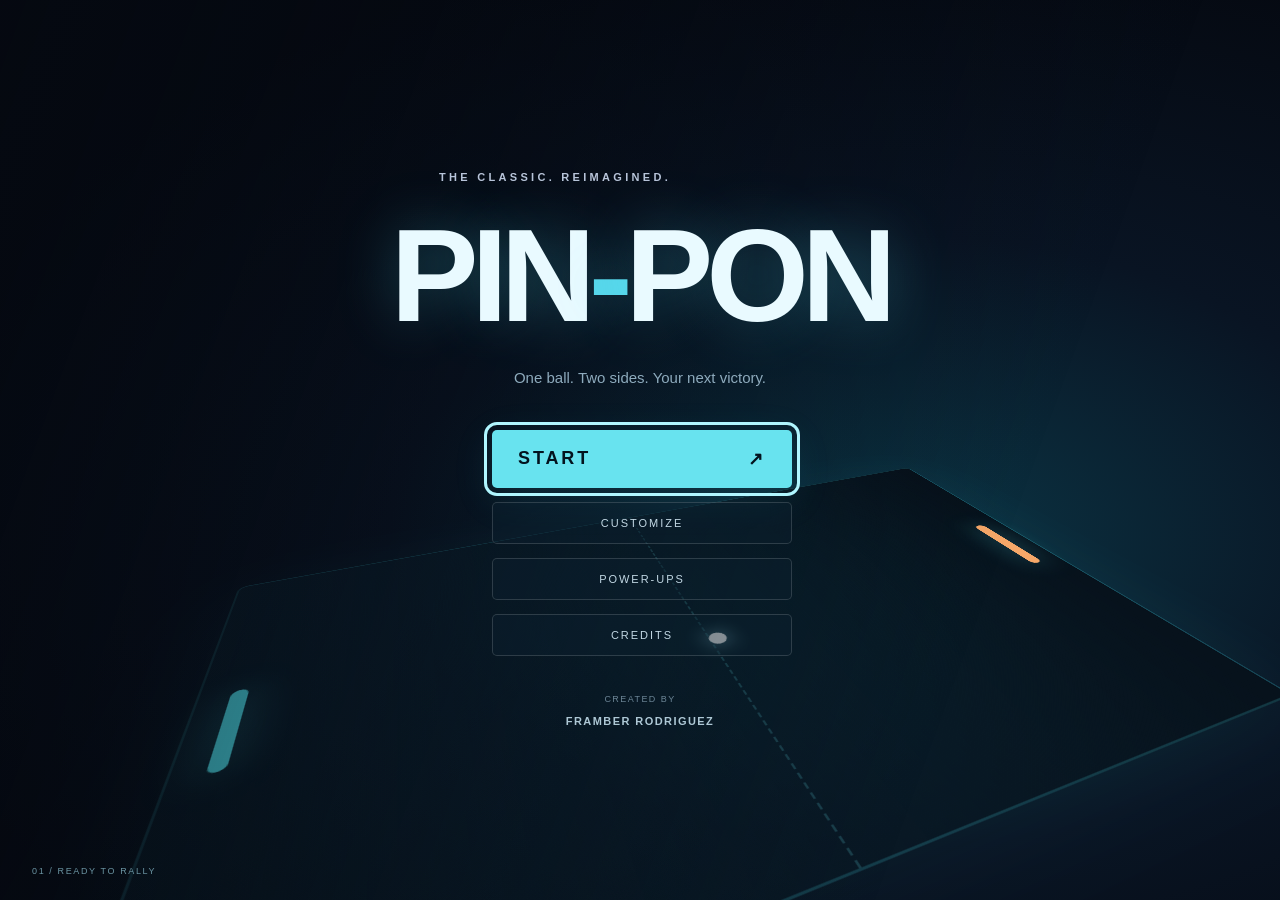
==== commit 32757ff5: "Add selectable random power-ups and an opaque high-contrast scoreboard" ====
--- a/index.html
+++ b/index.html
@@ -162,6 +162,25 @@
 @media(prefers-reduced-motion:reduce) { .ball-trail { display:none; } .impact-ring { animation:none; display:none; } }
 #game-toolbar #stopButton { border-color:#65dbe75c; min-width:95px; }
 @media(max-width:500px) { #game-toolbar { gap:5px; } #game-toolbar button { padding:10px 8px; font-size:10px; } #game-toolbar #stopButton { min-width:70px; } }
+
+#score { background:#07111f !important; color:#fff !important; border:1px solid #9aeafa !important; text-shadow:none; box-shadow:0 3px 18px #0007; backdrop-filter:none; }
+#score span { color:#fff; }
+#powers-screen { position:fixed; inset:0; z-index:115; overflow:auto; padding:30px 16px; background:radial-gradient(ellipse at top,#163348,#050911 75%); display:flex; justify-content:center; align-items:flex-start; }
+.powers-panel { width:min(760px,100%); margin:auto; text-align:center; }
+.powers-panel h2 { font-size:clamp(32px,7vw,58px); letter-spacing:.05em; margin:14px 0; }
+.powers-panel>p { color:#9bb4c7; line-height:1.6; font-size:13px; }
+.power-actions { margin:20px 0; display:flex; justify-content:center; gap:12px; }
+#powers-grid { display:grid; grid-template-columns:repeat(3,1fr); gap:12px; margin:20px 0; }
+.power-card { cursor:pointer; text-align:left; display:flex; gap:12px; align-items:flex-start; padding:18px; border:1px solid #355062; background:#0b1d2b; border-radius:12px; }
+.power-card:has(input:checked) { border-color:#68e3ef; background:#123a48; box-shadow:0 0 20px #4ecbe818; }
+.power-card input { margin-top:5px; accent-color:#68e3ef; }
+.power-card strong { display:block; font-size:15px; margin:8px 0; color:#effcff; }
+.power-card small { display:block; color:#9bb4c7; line-height:1.5; font-size:11px; }
+.power-card .power-symbol { font-size:24px; color:#84eff8; }
+#powers-done { max-width:260px; margin:24px auto; justify-content:center; }
+#power-status { font-size:11px; color:#a2dce8; letter-spacing:.06em; min-height:18px; text-align:center; }
+.power-pickup { position:absolute; width:34px; height:34px; border-radius:9px; background:#102035; color:#fff; border:2px solid #c08aff; box-shadow:0 0 20px #b763ff88; display:grid; place-items:center; font-weight:800; font-size:19px; pointer-events:none; z-index:6; }
+@media(max-width:600px) { #powers-grid { grid-template-columns:repeat(2,1fr); } .power-card { padding:12px; gap:5px; } }
 </style>
 </head>
 <body>
@@ -172,7 +191,7 @@
 <section id="main-menu" hidden aria-label="Main menu">
 <div class="menu-court" aria-hidden="true"><i></i><b></b><em></em></div>
 <div class="menu-content"><p class="eyebrow">THE CLASSIC. REIMAGINED.</p><h1>PIN<span>-</span>PON</h1><p class="menu-tagline">One ball. Two sides. Your next victory.</p>
-<div class="menu-buttons"><button class="menu-action" id="menu-play">START <span aria-hidden="true">↗</span></button><button class="menu-secondary" id="menu-customize">CUSTOMIZE</button><button class="menu-secondary" id="menu-credits">CREDITS</button></div>
+<div class="menu-buttons"><button class="menu-action" id="menu-play">START <span aria-hidden="true">↗</span></button><button class="menu-secondary" id="menu-customize">CUSTOMIZE</button><button class="menu-secondary" id="menu-powers">POWER-UPS</button><button class="menu-secondary" id="menu-credits">CREDITS</button></div>
 <p class="creator-line">CREATED BY <strong>FRAMBER RODRIGUEZ</strong></p></div>
 <span class="menu-corner" aria-hidden="true">01 / READY TO RALLY</span>
 </section>
@@ -187,6 +206,7 @@
 <h3>Thank you for playing.</h3><p class="credits-end">PIN-PON · 2026</p>
 </div></div><p class="credits-caption">PRESS ESC TO RETURN</p>
 </section>
+<section id="powers-screen" hidden aria-label="Power-ups menu"><div class="powers-panel"><p class="eyebrow">BUILD YOUR MATCH</p><h2>POWER-UPS</h2><p>Choose the items that can appear. Hit an item with the ball to claim it for the last player who touched the ball.</p><div class="power-actions"><button id="powers-all">ALL ON</button><button id="powers-none">ALL OFF</button></div><div id="powers-grid"></div><p id="powers-summary" role="status"></p><p class="power-note">Items appear at random times and positions during live rallies. There is no score trigger or fixed schedule. Pausing also pauses items and effects.</p><button id="powers-done" class="menu-action">DONE</button></div></section>
 <header id="game-header" hidden><span class="eyebrow">FRAMBER RODRIGUEZ</span><h1>PIN-PON</h1><p>↑ / ↓ or W / S to move · Space to serve · Drag to play on touchscreens</p></header>
     <audio id="backgroundMusic" loop></audio>
     <div id="game-container" hidden>
@@ -198,7 +218,7 @@
             <div id="player2" class="player"></div>
             <div id="ball"></div>
         </div>
-        <div id="controls" aria-label="Game Controls">
+        <p id="power-status" role="status" aria-live="polite">POWER-UPS · ON</p><div id="controls" aria-label="Game Controls">
              <div id="modeSelection">
                  <input type="radio" name="gameMode" value="1p" id="mode1P" checked> <label for="mode1P">1 Player</label>
                  <input type="radio" name="gameMode" value="2p" id="mode2P"> <label for="mode2P">2 Players</label>
@@ -221,7 +241,7 @@
              </div>
              </details><hr style="margin: 8px 0; border-color: #555;">
             <button id="startButton">START MATCH</button>
-            <button id="resetButton">RESET</button>
+            <button id="resetButton">RESET</button><button id="match-powers">POWER-UPS</button>
             <button id="undoButton" disabled>Undo Point</button>
             <button id="toggleMusicButton" hidden>Play Music</button> <button id="fullscreenButton">Fullscreen</button> <div id="instructions"> </div>
         </div>
@@ -278,7 +298,121 @@
                  alert("Error initializing game elements. Check console (F12).");
                  return;
               }
-             // Reuse a small trail pool; no per-frame DOM allocation.
+             const powerCatalog = [
+                { id:'giant', name:'Giant Paddle', symbol:'↕', description:'A taller paddle for 7 seconds.' },
+                { id:'quick', name:'Quick Paddle', symbol:'⚡', description:'Move faster for 7 seconds.' },
+                { id:'slow', name:'Slow Motion', symbol:'◷', description:'The ball slows down for 7 seconds.' },
+                { id:'bigball', name:'Mega Ball', symbol:'●', description:'A larger ball for 7 seconds.' },
+                { id:'shield', name:'Shield', symbol:'◇', description:'Block one missed ball within 8 seconds.' }
+            ];
+            const enabledPowers = new Set(powerCatalog.map(p => p.id));
+            let pickup = null;
+            let powerClock = 0;
+            let lastHitter = null;
+            let activeEffects = [];
+            let powerReturnToMenu = true;
+            const powerScreen = document.getElementById('powers-screen');
+            const powerGrid = document.getElementById('powers-grid');
+            const powerStatus = document.getElementById('power-status');
+            const powerSummary = document.getElementById('powers-summary');
+            powerCatalog.forEach(power => {
+                const label = document.createElement('label'); label.className = 'power-card';
+                label.innerHTML = `<input type="checkbox" checked value="${power.id}" aria-label="${power.name}"><span><span class="power-symbol" aria-hidden="true">${power.symbol}</span><strong>${power.name}</strong><small>${power.description}</small></span>`;
+                label.querySelector('input').addEventListener('change', e => {
+                    if (e.target.checked) enabledPowers.add(power.id); else enabledPowers.delete(power.id);
+                    if (!e.target.checked) activeEffects = activeEffects.filter(effect => effect.id !== power.id);
+                    if (pickup && !enabledPowers.has(pickup.id)) removePickup();
+                    applyPowerDimensions(); updatePowerSummary(); updatePowerStatus();
+                });
+                powerGrid.appendChild(label);
+            });
+            function updatePowerSummary() {
+                powerSummary.textContent = enabledPowers.size ? `${enabledPowers.size} of ${powerCatalog.length} power-ups enabled` : 'All power-ups OFF · Classic Pong';
+            }
+            function removePickup() { if (pickup) pickup.el.remove(); pickup = null; }
+            function resetPowerMatch() {
+                removePickup(); activeEffects = []; powerClock = 0; lastHitter = null;
+                applyPowerDimensions(); updatePowerStatus();
+            }
+            function applyPowerDimensions() {
+                if (!player1 || !player2 || !ball || game.clientHeight < 1) return;
+                for (const paddle of [player1,player2]) {
+                    const giant = activeEffects.some(e => e.id === 'giant' && e.side === paddle.side);
+                    paddle.height = Math.min(giant ? 155 : PADDLE_HEIGHT, game.clientHeight);
+                    paddle.speed = PLAYER_SPEED * (activeEffects.some(e => e.id === 'quick' && e.side === paddle.side) ? 1.6 : 1);
+                    paddle.el.style.height = paddle.height + 'px'; paddle.move(0);
+                    paddle.el.style.outline = activeEffects.some(e => e.id === 'shield' && e.side === paddle.side) ? '2px solid #c08aff' : '';
+                }
+                ball.size = activeEffects.some(e => e.id === 'bigball') ? 26 : BALL_SIZE;
+                ball.el.style.width = ball.el.style.height = ball.size + 'px';
+                ball.y = Math.max(0,Math.min(ball.y,game.clientHeight-ball.size));
+            }
+            function updatePowerStatus() {
+                const text = activeEffects.map(e => `${e.side === 'left' ? 'P1' : (gameMode === '1p' ? 'AI' : 'P2')} · ${powerCatalog.find(p => p.id === e.id).name}`);
+                powerStatus.textContent = text.length ? text.join('  |  ') : (enabledPowers.size ? 'POWER-UPS · RANDOM ITEMS ON' : 'CLASSIC MODE · POWER-UPS OFF');
+            }
+            function spawnPowerPickup() {
+                const pool = powerCatalog.filter(p => enabledPowers.has(p.id));
+                if (!pool.length) return;
+                const power = pool[Math.floor(Math.random() * pool.length)];
+                const x = game.clientWidth * (.2 + Math.random() * .6);
+                const y = 100 + Math.random() * Math.max(1,game.clientHeight - 160);
+                const el = document.createElement('div'); el.className = 'power-pickup';
+                el.textContent = power.symbol; el.setAttribute('aria-label',power.name);
+                el.style.left = x + 'px'; el.style.top = y + 'px'; game.appendChild(el);
+                pickup = { id:power.id, x,y,el,expires:powerClock+9000 };
+            }
+            function updatePowers(deltaTime) {
+                powerClock += deltaTime;
+                const before = activeEffects.length;
+                activeEffects = activeEffects.filter(e => e.until > powerClock);
+                if (before !== activeEffects.length) { applyPowerDimensions(); updatePowerStatus(); }
+                if (pickup && powerClock >= pickup.expires) removePickup();
+                if (!ball.owner && enabledPowers.size && !pickup && Math.random() < 1-Math.exp(-deltaTime/8500)) spawnPowerPickup();
+                if (!pickup || ball.owner) return;
+                if (ball.x + ball.size < pickup.x || ball.x > pickup.x + 34 || ball.y + ball.size < pickup.y || ball.y > pickup.y + 34) return;
+                const side = lastHitter ? lastHitter.side : (ball.velocity[0] > 0 ? 'left' : 'right');
+                const id = pickup.id;
+                activeEffects = activeEffects.filter(e => !(e.id === id && (id === 'slow' || id === 'bigball' || e.side === side)));
+                activeEffects.push({id,side,until:powerClock+(id === 'shield' ? 8000 : 7000)});
+                emitImpact(pickup.x+17,pickup.y+17,'#c08aff'); removePickup();
+                applyPowerDimensions(); updatePowerStatus();
+            }
+            function useShield() {
+                const side = ball.x <= 0 ? 'left' : (ball.x+ball.size >= game.clientWidth ? 'right' : null);
+                const effect = activeEffects.find(e => e.id === 'shield' && e.side === side);
+                if (!effect) return false;
+                activeEffects = activeEffects.filter(e => e !== effect);
+                ball.x = side === 'left' ? 1 : game.clientWidth-ball.size-1;
+                ball.velocity[0] = (side === 'left' ? 1 : -1) * Math.abs(ball.velocity[0]);
+                emitImpact(side === 'left' ? 0 : game.clientWidth,ball.y+ball.size/2,'#c08aff');
+                applyPowerDimensions(); updatePowerStatus(); return true;
+            }
+            function openPowerMenu(fromMenu) {
+                powerReturnToMenu = fromMenu; pauseGameLoop(); finishCustomize();
+                menuScreen.hidden = true; gameContainer.hidden = true; gameHeader.hidden = true;
+                powerScreen.hidden = false; updatePowerSummary();
+                document.getElementById('powers-done').focus();
+            }
+            function closePowerMenu() {
+                powerScreen.hidden = true;
+                if (powerReturnToMenu) showMenu();
+                else { gameContainer.hidden = false; gameHeader.hidden = false; applyPowerDimensions(); document.getElementById('startButton').focus(); }
+            }
+            document.getElementById('menu-powers').addEventListener('click', () => openPowerMenu(true));
+            document.getElementById('match-powers').addEventListener('click', () => openPowerMenu(false));
+            document.getElementById('powers-done').addEventListener('click', closePowerMenu);
+            function setAllPowers(on) {
+                enabledPowers.clear(); if (on) powerCatalog.forEach(p => enabledPowers.add(p.id));
+                powerGrid.querySelectorAll('input').forEach(input => { input.checked = on; });
+                if (!on) { removePickup(); activeEffects = []; applyPowerDimensions(); }
+                updatePowerSummary(); updatePowerStatus();
+            }
+            document.getElementById('powers-all').addEventListener('click', () => setAllPowers(true));
+            document.getElementById('powers-none').addEventListener('click', () => setAllPowers(false));
+            document.addEventListener('keydown', e => { if (e.key === 'Escape' && !powerScreen.hidden) closePowerMenu(); });
+            updatePowerSummary();
+            // Reuse a small trail pool; no per-frame DOM allocation.
             const trailHistory = [];
             const trailNodes = Array.from({ length: 12 }, () => {
                 const el = document.createElement('div');
@@ -297,7 +431,7 @@
             function renderBallTrail(currentBall) {
                 syncArenaColors();
                 if (!gameRunning || currentBall.owner) { clearBallTrail(); return; }
-                trailHistory.unshift({ x: currentBall.x + BALL_SIZE / 2, y: currentBall.y + BALL_SIZE / 2 });
+                trailHistory.unshift({ x: currentBall.x + currentBall.size / 2, y: currentBall.y + currentBall.size / 2 });
                 trailHistory.length = Math.min(trailHistory.length, trailNodes.length + 1);
                 trailNodes.forEach((el, i) => {
                     const point = trailHistory[i + 1];
@@ -317,8 +451,8 @@
                 game.appendChild(ring); setTimeout(() => ring.remove(), 450);
             }
             // --- Classes (Player, Ball, AI - Unchanged structurally) ---
-              class Player { /* ... Player class code ... */ constructor(id, side) { this.el = document.getElementById(id); if (!this.el) { throw new Error(`Player element not found: ${id}`); } this.side = side; this.height = PADDLE_HEIGHT; this.width = PADDLE_WIDTH; this.speed = PLAYER_SPEED; this.y = (game.clientHeight - this.height) / 2; } update(deltaTime) { let dy = 0; if (!gameRunning) return; if (gameMode === '1p') { if (this.side === 'left') { if (keysPressed['arrowup'] || keysPressed['w']) { dy = -this.speed; } if (keysPressed['arrowdown'] || keysPressed['s']) { dy = this.speed; } } } else { if (this.side === 'left') { if (keysPressed['arrowup']) { dy = -this.speed; } if (keysPressed['arrowdown']) { dy = this.speed; } } else if (this.side === 'right') { if (keysPressed['w']) { dy = -this.speed; } if (keysPressed['s']) { dy = this.speed; } } } if (dy !== 0) { this.move(dy); } if (keysPressed[' '] && ball.owner === this) { this.fire(); } } move(dy) { const newY = this.y + dy; const maxY = game.clientHeight - this.height; this.y = Math.max(0, Math.min(newY, maxY)); this.el.style.top = `${this.y}px`; } fire() { if (ball.owner === this) { let angle = (Math.random() - 0.5) * Math.PI / 6; if (gameMode === '1p' && this.side === "right" && player1) { const playerCenterY = player1.y + player1.height / 2; const paddleCenterY = this.y + this.height / 2; const targetY = game.clientHeight / 2 + (playerCenterY - paddleCenterY) * 0.2; const deltaY = targetY - (this.y + this.height / 2); const targetAngle = Math.atan2(deltaY, game.clientWidth * 0.8); angle = Math.max(-MAX_BOUNCE_ANGLE * 0.8, Math.min(targetAngle, MAX_BOUNCE_ANGLE * 0.8)); } const directionX = this.side === "left" ? 1 : -1; ball.velocity = [ directionX * currentBallSpeed * Math.cos(angle), currentBallSpeed * Math.sin(angle) ]; ball.owner = null; } } getCenterY() { return this.y + this.height / 2; } }
-              class Ball { /* ... Ball class code ... */ constructor() { this.el = ballEl; if(!this.el) { throw new Error("Ball element not found"); } this.size = BALL_SIZE; this.reset(null); } reset(ownerInstance = null) { clearBallTrail(); this.owner = ownerInstance; currentBallSpeed = INITIAL_BALL_SPEED; if (this.owner) { this.followOwner(); this.velocity = [0, 0]; } else { this.x = (game.clientWidth - this.size) / 2; this.y = (game.clientHeight - this.size) / 2; const angle = (Math.random() * Math.PI / 2) - Math.PI / 4; const directionX = Math.random() < 0.5 ? 1 : -1; this.velocity = [ directionX * currentBallSpeed * Math.cos(angle), currentBallSpeed * Math.sin(angle) ]; this.owner = null; } this.updateVisual(); } update(deltaTime) { if (!gameRunning && !this.owner) return; if (this.owner) { this.followOwner(); } else { this.x += this.velocity[0]; this.y += this.velocity[1]; if (this.y <= 0) { this.y = 0; emitImpact(this.x + this.size / 2, 0, ballColorPicker.value); this.velocity[1] *= -1; } else if (this.y >= game.clientHeight - this.size) { this.y = game.clientHeight - this.size; emitImpact(this.x + this.size / 2, game.clientHeight, ballColorPicker.value); this.velocity[1] *= -1; } } this.updateVisual(); } followOwner() { if (!this.owner) return; const ownerY = this.owner.y; const ownerCenterY = ownerY + this.owner.height / 2; this.y = ownerCenterY - this.size / 2; if (this.owner.side === "left") { this.x = this.owner.width + 10 + 5; } else { this.x = game.clientWidth - this.owner.width - 10 - this.size - 5; } } updateVisual() { if (this.el) { this.el.style.left = `${this.x}px`; this.el.style.top = `${this.y}px`; renderBallTrail(this); } } }
+              class Player { /* ... Player class code ... */ constructor(id, side) { this.el = document.getElementById(id); if (!this.el) { throw new Error(`Player element not found: ${id}`); } this.side = side; this.height = PADDLE_HEIGHT; this.width = PADDLE_WIDTH; this.speed = PLAYER_SPEED; this.y = (game.clientHeight - this.height) / 2; } update(deltaTime) { let dy = 0; if (!gameRunning) return; if (gameMode === '1p') { if (this.side === 'left') { if (keysPressed['arrowup'] || keysPressed['w']) { dy = -this.speed; } if (keysPressed['arrowdown'] || keysPressed['s']) { dy = this.speed; } } } else { if (this.side === 'left') { if (keysPressed['arrowup']) { dy = -this.speed; } if (keysPressed['arrowdown']) { dy = this.speed; } } else if (this.side === 'right') { if (keysPressed['w']) { dy = -this.speed; } if (keysPressed['s']) { dy = this.speed; } } } if (dy !== 0) { this.move(dy); } if (keysPressed[' '] && ball.owner === this) { this.fire(); } } move(dy) { const newY = this.y + dy; const maxY = game.clientHeight - this.height; this.y = Math.max(0, Math.min(newY, maxY)); this.el.style.top = `${this.y}px`; } fire() { if (ball.owner === this) { let angle = (Math.random() - 0.5) * Math.PI / 6; if (gameMode === '1p' && this.side === "right" && player1) { const playerCenterY = player1.y + player1.height / 2; const paddleCenterY = this.y + this.height / 2; const targetY = game.clientHeight / 2 + (playerCenterY - paddleCenterY) * 0.2; const deltaY = targetY - (this.y + this.height / 2); const targetAngle = Math.atan2(deltaY, game.clientWidth * 0.8); angle = Math.max(-MAX_BOUNCE_ANGLE * 0.8, Math.min(targetAngle, MAX_BOUNCE_ANGLE * 0.8)); } const directionX = this.side === "left" ? 1 : -1; ball.velocity = [ directionX * currentBallSpeed * Math.cos(angle), currentBallSpeed * Math.sin(angle) ]; ball.owner = null; lastHitter = this; } } getCenterY() { return this.y + this.height / 2; } }
+              class Ball { /* ... Ball class code ... */ constructor() { this.el = ballEl; if(!this.el) { throw new Error("Ball element not found"); } this.size = BALL_SIZE; this.reset(null); } reset(ownerInstance = null) { clearBallTrail(); lastHitter = null; this.owner = ownerInstance; currentBallSpeed = INITIAL_BALL_SPEED; if (this.owner) { this.followOwner(); this.velocity = [0, 0]; } else { this.x = (game.clientWidth - this.size) / 2; this.y = (game.clientHeight - this.size) / 2; const angle = (Math.random() * Math.PI / 2) - Math.PI / 4; const directionX = Math.random() < 0.5 ? 1 : -1; this.velocity = [ directionX * currentBallSpeed * Math.cos(angle), currentBallSpeed * Math.sin(angle) ]; this.owner = null; } this.updateVisual(); } update(deltaTime) { if (!gameRunning && !this.owner) return; if (this.owner) { this.followOwner(); } else { const powerSpeed = activeEffects.some(e => e.id === "slow") ? .55 : 1; this.x += this.velocity[0] * powerSpeed; this.y += this.velocity[1] * powerSpeed; if (this.y <= 0) { this.y = 0; emitImpact(this.x + this.size / 2, 0, ballColorPicker.value); this.velocity[1] *= -1; } else if (this.y >= game.clientHeight - this.size) { this.y = game.clientHeight - this.size; emitImpact(this.x + this.size / 2, game.clientHeight, ballColorPicker.value); this.velocity[1] *= -1; } } this.updateVisual(); } followOwner() { if (!this.owner) return; const ownerY = this.owner.y; const ownerCenterY = ownerY + this.owner.height / 2; this.y = ownerCenterY - this.size / 2; if (this.owner.side === "left") { this.x = this.owner.width + 10 + 5; } else { this.x = game.clientWidth - this.owner.width - 10 - this.size - 5; } } updateVisual() { if (this.el) { this.el.style.left = `${this.x}px`; this.el.style.top = `${this.y}px`; renderBallTrail(this); } } }
               class AI { /* ... AI class code (speed change applied in setDifficulty) ... */ constructor(playerToControl) { this.ctl = playerToControl; this.difficultyFactor = 0.7; this.reactionTimer = 0; this.reactionDelay = 150; this.fireDelay = 500; this.fireTimer = 0; this.predictiveError = 0.1; this.maxSpeedMultiplier = 1.0; } setDifficulty(level) { /* console.log(`AI Difficulty set to: ${level}`); */ switch(level) { case 'easy': this.difficultyFactor = 0.4; this.reactionDelay = 300; this.fireDelay = 800; this.predictiveError = 0.3; this.maxSpeedMultiplier = 1.0; break; case 'normal': this.difficultyFactor = 0.7; this.reactionDelay = 180; this.fireDelay = 600; this.predictiveError = 0.15; this.maxSpeedMultiplier = 1.0; break; case 'hard': this.difficultyFactor = 1.0; this.reactionDelay = 100; this.fireDelay = 400; this.predictiveError = 0.08; this.maxSpeedMultiplier = 1.2; break; case 'veryHard': this.difficultyFactor = 1.3; this.reactionDelay = 50; this.fireDelay = 250; this.predictiveError = 0.04; this.maxSpeedMultiplier = 1.4; break; case 'impossible': this.difficultyFactor = 1.8; this.reactionDelay = 0; this.fireDelay = 150; this.predictiveError = 0.01; this.maxSpeedMultiplier = 1.5; break; } /* console.log(` -> Speed Multiplier: ${this.maxSpeedMultiplier}`); */ } update(deltaTime) { /* ... AI update logic ... */ if (!gameRunning) return; if (ball.owner === this.ctl) { this.fireTimer += deltaTime; if (this.fireTimer >= this.fireDelay) { this.ctl.fire(); this.fireTimer = 0; } return; } else { this.fireTimer = 0; } this.reactionTimer += deltaTime; if (this.reactionTimer >= this.reactionDelay && ball.velocity[0] > 0) { this.reactionTimer = 0; const distanceToPaddle = game.clientWidth - this.ctl.width - 10 - ball.x; const ballSpeedX = Math.max(Math.abs(ball.velocity[0]), 1); const timeToReach = distanceToPaddle / ballSpeedX; let predictedBallY = ball.y + ball.velocity[1] * timeToReach; const errorAmount = (Math.random() - 0.5) * 2 * this.predictiveError * game.clientHeight; predictedBallY += errorAmount; if (predictedBallY < 0 || predictedBallY > game.clientHeight - ball.size) { if (predictedBallY < 0) { predictedBallY = Math.abs(predictedBallY); } else { predictedBallY = (game.clientHeight - ball.size) - (predictedBallY - (game.clientHeight - ball.size)); } } const targetY = Math.max(ball.size / 2, Math.min(predictedBallY, game.clientHeight - ball.size / 2)); const paddleCenter = this.ctl.getCenterY(); const targetPaddleCenter = targetY; let dy = 0; const deadZone = this.ctl.height * 0.1 * (1 / this.difficultyFactor) ; if (paddleCenter < targetPaddleCenter - deadZone) { dy = this.ctl.speed * this.maxSpeedMultiplier; } else if (paddleCenter > targetPaddleCenter + deadZone) { dy = -this.ctl.speed * this.maxSpeedMultiplier; } if (dy !== 0) { this.ctl.move(dy); } } } }
             // --- Intro, menu and object-based customization ---
             let editingColors = false;
@@ -348,9 +482,10 @@
                 document.getElementById('menu-play').focus();
             }
             function showGame() {
+                resetPowerMatch();
                 canResumeMatch = false; stopButton.disabled = true; stopButton.textContent = "STOP";
                 introScreen.hidden = true; menuScreen.hidden = true; creditsScreen.hidden = true;
-                gameContainer.hidden = false; gameHeader.hidden = false;
+                gameContainer.hidden = false; gameHeader.hidden = false; applyPowerDimensions();
                 resetPaddles(); ball.reset(null);
                 document.getElementById('startButton').focus();
             }
@@ -450,6 +585,7 @@
                  document.addEventListener('fullscreenchange', updateFullscreenButton);
              }
              function initializeGame() {
+                 resetPowerMatch();
                  canResumeMatch = false; stopButton.disabled = true; stopButton.textContent = "STOP";
                  console.log("Initializing game...");
                  try {
@@ -608,7 +744,7 @@
                  console.log(`Starting game... Mode: ${gameMode}, Difficulty: ${gameMode === '1p' ? difficultySelect.value : 'N/A'}`);
                  try {
                      if (!player1 || !player2 || !ball) { throw new Error("Initialization failed, cannot start game."); }
-                     score = [0, 0]; keysPressed = {}; framesSinceStart = 0; lastScoreState = null; undoButton.disabled = true;
+                     resetPowerMatch(); score = [0, 0]; keysPressed = {}; framesSinceStart = 0; lastScoreState = null; undoButton.disabled = true;
                      updateScoreDisplay(); resetPaddles();
                      player1El.style.backgroundColor = player1ColorPicker.value; player2El.style.backgroundColor = player2ColorPicker.value; ballEl.style.backgroundColor = ballColorPicker.value; game.style.backgroundColor = backgroundColorPicker.value;
                      if (gameMode === '1p') { changeDifficulty({ target: difficultySelect }); }
@@ -651,11 +787,11 @@
              function resetPaddles() { /* ... same ... */ try { if (player1) { player1.y = (game.clientHeight - player1.height) / 2; player1.el.style.top = `${player1.y}px`; } if (player2) { player2.y = (game.clientHeight - player2.height) / 2; player2.el.style.top = `${player2.y}px`; } } catch(e) { console.error("Error resetting paddles", e); } }
              function changeDifficulty(event) { /* ... same ... */ const difficulty = event.target.value; if (ai && gameMode === '1p') { ai.setDifficulty(difficulty); updateInstructions(); } }
              function updateScoreDisplay() { /* ... same ... */ player1ScoreEl.textContent = score[0]; player2ScoreEl.textContent = score[1]; }
-             function checkCollisions() { /* ... same ... */ if (!gameRunning || ball.owner) return; if (ball.velocity[0] < 0 && ball.x <= player1.el.offsetLeft + player1.width + ball.size / 2 && ball.x >= player1.el.offsetLeft && ball.y + ball.size > player1.y && ball.y < player1.y + player1.height) { const intersectY = player1.getCenterY() - (ball.y + ball.size / 2); const normalizedIntersectY = intersectY / (player1.height / 2); const bounceAngle = normalizedIntersectY * MAX_BOUNCE_ANGLE; currentBallSpeed += BALL_SPEED_INCREASE; ball.velocity[0] = currentBallSpeed * Math.cos(bounceAngle); ball.velocity[1] = -currentBallSpeed * Math.sin(bounceAngle); ball.x = player1.el.offsetLeft + player1.width + 1; emitImpact(ball.x, ball.y + ball.size / 2, player1ColorPicker.value); } else if (ball.velocity[0] > 0 && ball.x + ball.size >= player2.el.offsetLeft - ball.size / 2 && ball.x <= player2.el.offsetLeft + player2.width && ball.y + ball.size > player2.y && ball.y < player2.y + player2.height) { const intersectY = player2.getCenterY() - (ball.y + ball.size / 2); const normalizedIntersectY = intersectY / (player2.height / 2); const bounceAngle = normalizedIntersectY * MAX_BOUNCE_ANGLE; currentBallSpeed += BALL_SPEED_INCREASE; ball.velocity[0] = -currentBallSpeed * Math.cos(bounceAngle); ball.velocity[1] = -currentBallSpeed * Math.sin(bounceAngle); ball.x = player2.el.offsetLeft - ball.size - 1; emitImpact(ball.x + ball.size, ball.y + ball.size / 2, player2ColorPicker.value); } }
-             function checkScored() { /* ... same ... */ if (!gameRunning || ball.owner || framesSinceStart < 5) return; const gameWidth = game.clientWidth; let scorer = 0; if (ball.x <= 0) { scorer = 2; } else if (ball.x + ball.size >= gameWidth) { scorer = 1; } if (scorer !== 0) { lastScoreState = { score: [...score], scorer: scorer }; undoButton.disabled = false; if (scorer === 1) { score[0] += pointsPerScoreValue; } else { score[1] += pointsPerScoreValue; } updateScoreDisplay(); if (score[0] >= winScoreLimit || score[1] >= winScoreLimit) { const winnerName = score[0] >= winScoreLimit ? 'Player 1' : (gameMode === '1p' ? 'AI' : 'Player 2'); const finalScoreMsg = `Final Score: ${score[0]} - ${score[1]}`; console.log(`${winnerName} wins! ${finalScoreMsg}`); triggerWinAnimation(scorer === 1 ? 'left' : 'right'); pauseGameLoop(`${winnerName} wins! ${finalScoreMsg}`); } else { const server = ballPossessionOnScore ? (scorer === 1 ? player1 : player2) : null; ball.reset(server); } } }
+             function checkCollisions() { /* ... same ... */ if (!gameRunning || ball.owner) return; if (ball.velocity[0] < 0 && ball.x <= player1.el.offsetLeft + player1.width + ball.size / 2 && ball.x >= player1.el.offsetLeft && ball.y + ball.size > player1.y && ball.y < player1.y + player1.height) { const intersectY = player1.getCenterY() - (ball.y + ball.size / 2); const normalizedIntersectY = intersectY / (player1.height / 2); const bounceAngle = normalizedIntersectY * MAX_BOUNCE_ANGLE; currentBallSpeed += BALL_SPEED_INCREASE; ball.velocity[0] = currentBallSpeed * Math.cos(bounceAngle); ball.velocity[1] = -currentBallSpeed * Math.sin(bounceAngle); lastHitter = player1; ball.x = player1.el.offsetLeft + player1.width + 1; emitImpact(ball.x, ball.y + ball.size / 2, player1ColorPicker.value); } else if (ball.velocity[0] > 0 && ball.x + ball.size >= player2.el.offsetLeft - ball.size / 2 && ball.x <= player2.el.offsetLeft + player2.width && ball.y + ball.size > player2.y && ball.y < player2.y + player2.height) { const intersectY = player2.getCenterY() - (ball.y + ball.size / 2); const normalizedIntersectY = intersectY / (player2.height / 2); const bounceAngle = normalizedIntersectY * MAX_BOUNCE_ANGLE; currentBallSpeed += BALL_SPEED_INCREASE; ball.velocity[0] = -currentBallSpeed * Math.cos(bounceAngle); ball.velocity[1] = -currentBallSpeed * Math.sin(bounceAngle); lastHitter = player2; ball.x = player2.el.offsetLeft - ball.size - 1; emitImpact(ball.x + ball.size, ball.y + ball.size / 2, player2ColorPicker.value); } }
+             function checkScored() { /* ... same ... */ if (!gameRunning || ball.owner || framesSinceStart < 5) return; if (useShield()) return; const gameWidth = game.clientWidth; let scorer = 0; if (ball.x <= 0) { scorer = 2; } else if (ball.x + ball.size >= gameWidth) { scorer = 1; } if (scorer !== 0) { lastScoreState = { score: [...score], scorer: scorer }; undoButton.disabled = false; if (scorer === 1) { score[0] += pointsPerScoreValue; } else { score[1] += pointsPerScoreValue; } updateScoreDisplay(); if (score[0] >= winScoreLimit || score[1] >= winScoreLimit) { const winnerName = score[0] >= winScoreLimit ? 'Player 1' : (gameMode === '1p' ? 'AI' : 'Player 2'); const finalScoreMsg = `Final Score: ${score[0]} - ${score[1]}`; console.log(`${winnerName} wins! ${finalScoreMsg}`); triggerWinAnimation(scorer === 1 ? 'left' : 'right'); pauseGameLoop(`${winnerName} wins! ${finalScoreMsg}`); } else { const server = ballPossessionOnScore ? (scorer === 1 ? player1 : player2) : null; ball.reset(server); } } }
              function triggerWinAnimation(winnerSide) { /* ... same ... */ const colors = ['var(--win-color1)', 'var(--win-color2)', 'var(--win-color3)', 'var(--win-color4)']; const emitterX = game.clientWidth / 2; const emitterY = game.clientHeight / 2; for (let i = 0; i < WIN_PARTICLE_COUNT; i++) { const particle = document.createElement('div'); particle.classList.add('win-particle'); game.appendChild(particle); const angle = Math.random() * Math.PI * 2; const speed = 0.8 + Math.random() * 0.7; const duration = 1.5 + Math.random() * 1.0; particle.style.backgroundColor = colors[Math.floor(Math.random() * colors.length)]; particle.style.left = `${emitterX}px`; particle.style.top = `${emitterY}px`; particle.style.setProperty('--vx', Math.cos(angle) * speed); particle.style.setProperty('--vy', Math.sin(angle) * speed); particle.style.animation = `win-explode ${duration}s ease-out forwards`; setTimeout(() => { particle.remove(); }, duration * 1000); } }
              // --- Game Loop --- (Unchanged)
-             function update(time) { if (!gameRunning) { animationFrameId = null; return; } const deltaTime = time - lastUpdate; const cappedDeltaTime = Math.min(deltaTime, 50); lastUpdate = time; framesSinceStart++; try { player1.update(cappedDeltaTime); if (gameMode === '1p') { ai.update(cappedDeltaTime); } else { player2.update(cappedDeltaTime); } ball.update(cappedDeltaTime); checkCollisions(); checkScored(); if (gameRunning) { animationFrameId = requestAnimationFrame(update); } else { console.log("Game loop ending because gameRunning became false."); animationFrameId = null; } } catch (error) { console.error("Error during game update:", error); alert(`A critical error occurred during the game loop: ${error.message}. Check the console (F12). Game stopped.`); pauseGameLoop(); } }
+             function update(time) { if (!gameRunning) { animationFrameId = null; return; } const deltaTime = time - lastUpdate; const cappedDeltaTime = Math.min(deltaTime, 50); lastUpdate = time; framesSinceStart++; try { player1.update(cappedDeltaTime); if (gameMode === '1p') { ai.update(cappedDeltaTime); } else { player2.update(cappedDeltaTime); } ball.update(cappedDeltaTime); checkCollisions(); updatePowers(cappedDeltaTime); checkScored(); if (gameRunning) { animationFrameId = requestAnimationFrame(update); } else { console.log("Game loop ending because gameRunning became false."); animationFrameId = null; } } catch (error) { console.error("Error during game update:", error); alert(`A critical error occurred during the game loop: ${error.message}. Check the console (F12). Game stopped.`); pauseGameLoop(); } }
             // --- Start Initialization ---
              initializeGame();
         }); // End DOMContentLoaded
@@ -664,3 +800,4 @@
 </html>
 
 
+
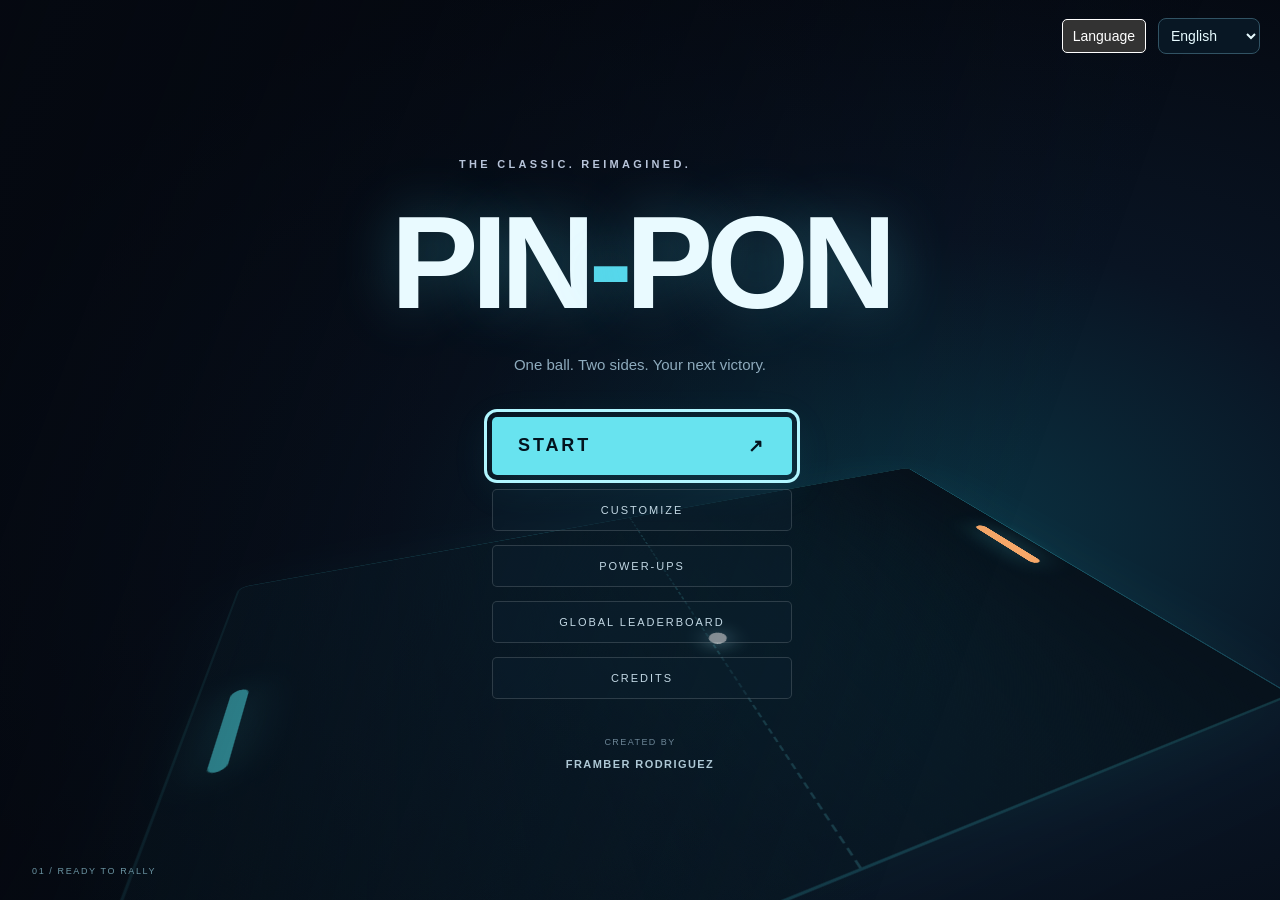
==== commit 1e52c6be: "Add ten-language UI, interactive cinematic credits and Supabase leaderboard integration" ====
--- a/index.html
+++ b/index.html
@@ -182,8 +182,13 @@
 .power-pickup { position:absolute; width:34px; height:34px; border-radius:9px; background:#102035; color:#fff; border:2px solid #c08aff; box-shadow:0 0 20px #b763ff88; display:grid; place-items:center; font-weight:800; font-size:19px; pointer-events:none; z-index:6; }
 @media(max-width:600px) { #powers-grid { grid-template-columns:repeat(2,1fr); } .power-card { padding:12px; gap:5px; } }
 </style>
+<link rel="stylesheet" href="experience.css">
+<script src="config.js"></script>
+<script defer src="i18n.js"></script>
+<script defer src="experience.js"></script>
 </head>
 <body>
+<div id="language-bar"><label for="language-select">Language</label><select id="language-select" aria-label="Language"><option value="en">English</option><option value="es">Español</option><option value="fr">Français</option><option value="pt">Português</option><option value="de">Deutsch</option><option value="it">Italiano</option><option value="ar">العربية</option><option value="hi">हिन्दी</option><option value="zh">中文</option><option value="ja">日本語</option></select></div>
 <section id="intro-screen" aria-label="Pong introduction">
 <video id="intro-video" autoplay muted playsinline preload="auto" aria-label="Ten-second cinematic Pong introduction"><source src="assets/pong-intro-v2.mp4" type="video/mp4"></video>
 <div class="intro-caption"><span>FRAMBER RODRIGUEZ PRESENTS</span><button id="intro-start">SKIP INTRO ↗</button></div>
@@ -191,20 +196,24 @@
 <section id="main-menu" hidden aria-label="Main menu">
 <div class="menu-court" aria-hidden="true"><i></i><b></b><em></em></div>
 <div class="menu-content"><p class="eyebrow">THE CLASSIC. REIMAGINED.</p><h1>PIN<span>-</span>PON</h1><p class="menu-tagline">One ball. Two sides. Your next victory.</p>
-<div class="menu-buttons"><button class="menu-action" id="menu-play">START <span aria-hidden="true">↗</span></button><button class="menu-secondary" id="menu-customize">CUSTOMIZE</button><button class="menu-secondary" id="menu-powers">POWER-UPS</button><button class="menu-secondary" id="menu-credits">CREDITS</button></div>
+<div class="menu-buttons"><button class="menu-action" id="menu-play">START <span aria-hidden="true">↗</span></button><button class="menu-secondary" id="menu-customize">CUSTOMIZE</button><button class="menu-secondary" id="menu-powers">POWER-UPS</button><button class="menu-secondary" id="menu-leaderboard">GLOBAL LEADERBOARD</button><button class="menu-secondary" id="menu-credits">CREDITS</button></div>
 <p class="creator-line">CREATED BY <strong>FRAMBER RODRIGUEZ</strong></p></div>
 <span class="menu-corner" aria-hidden="true">01 / READY TO RALLY</span>
 </section>
 <section id="credits-screen" hidden aria-label="Movie-style credits">
 <button id="close-credits">← MAIN MENU</button><div class="credits-mask"><div id="credits-roll">
-<p class="eyebrow">A FRAMBER RODRIGUEZ GAME</p><h2>PIN-PON</h2><p class="credits-role">CREATOR</p><h3>Framber Rodriguez</h3>
-<p class="credits-role">THE GAME</p><p>A new rally for an arcade classic.</p><p>Single-player challenges.<br>Local two-player matches.<br>A court that feels like yours.</p>
-<p class="credits-role">GAMEPLAY &amp; EXPERIENCE</p><p>Ball physics &amp; paddle collisions<br>Adaptive AI difficulty<br>Score-based serves &amp; undo<br>Touch &amp; keyboard controls</p>
-<p class="credits-role">PERSONALIZATION</p><p>Your table. Your paddles. Your ball.<br>Select an object and make it yours.</p>
-<p class="credits-role">BUILT WITH</p><p>HTML · CSS · JavaScript</p>
-<p class="credits-role">SPECIAL THANKS</p><p>To everyone who plays,<br>tests and keeps the rally going.</p>
-<h3>Thank you for playing.</h3><p class="credits-end">PIN-PON · 2026</p>
-</div></div><p class="credits-caption">PRESS ESC TO RETURN</p>
+<p class="eyebrow">A FRAMBER RODRIGUEZ GAME</p><h2>PIN-PON</h2>
+<p class="credits-role">CREATOR &amp; GAME DIRECTOR</p><h3>Framber Rodriguez</h3>
+<p class="credits-role">DESIGN &amp; DEVELOPMENT</p><p>Framber Rodriguez</p>
+<p class="credits-role">THE ARENA</p><p>One ball. Two sides. Your next victory.</p>
+<p class="credits-role">GAME MODES</p><p>Solo vs AI · Local two-player</p><p>Five difficulty levels</p>
+<p class="credits-role">COMBAT &amp; POWER-UPS</p><p>Giant Paddle · Quick Paddle · Slow Motion</p><p>Mega Ball · Shield</p><p>Random drops. Your rules.</p>
+<p class="credits-role">MAKE IT YOURS</p><p>Custom tables, paddles and ball colors</p><p>Keyboard and touch controls</p>
+<p class="credits-role">THE GLOBAL CHALLENGE</p><p>Compete in your difficulty category</p><p>Sign in to save your results</p>
+<p class="credits-role">ENGINE &amp; TECHNOLOGY</p><p>HTML · CSS · JavaScript · Supabase</p>
+<p class="credits-role">SPECIAL THANKS</p><p>To every player who keeps the rally alive</p>
+<h3>Thank you for playing.</h3><p class="credits-end">PIN-PON · 2026 · Framber Rodriguez</p>
+</div></div><p class="credits-caption">Scroll or drag to explore · Auto-roll resumes · Esc to return</p>
 </section>
 <section id="powers-screen" hidden aria-label="Power-ups menu"><div class="powers-panel"><p class="eyebrow">BUILD YOUR MATCH</p><h2>POWER-UPS</h2><p>Choose the items that can appear. Hit an item with the ball to claim it for the last player who touched the ball.</p><div class="power-actions"><button id="powers-all">ALL ON</button><button id="powers-none">ALL OFF</button></div><div id="powers-grid"></div><p id="powers-summary" role="status"></p><p class="power-note">Items appear at random times and positions during live rallies. There is no score trigger or fixed schedule. Pausing also pauses items and effects.</p><button id="powers-done" class="menu-action">DONE</button></div></section>
 <header id="game-header" hidden><span class="eyebrow">FRAMBER RODRIGUEZ</span><h1>PIN-PON</h1><p>↑ / ↓ or W / S to move · Space to serve · Drag to play on touchscreens</p></header>
@@ -319,6 +328,7 @@
                 const label = document.createElement('label'); label.className = 'power-card';
                 label.innerHTML = `<input type="checkbox" checked value="${power.id}" aria-label="${power.name}"><span><span class="power-symbol" aria-hidden="true">${power.symbol}</span><strong>${power.name}</strong><small>${power.description}</small></span>`;
                 label.querySelector('input').addEventListener('change', e => {
+                    if (rankedMatch && (gameRunning || canResumeMatch)) rankedMatch.changed = true;
                     if (e.target.checked) enabledPowers.add(power.id); else enabledPowers.delete(power.id);
                     if (!e.target.checked) activeEffects = activeEffects.filter(effect => effect.id !== power.id);
                     if (pickup && !enabledPowers.has(pickup.id)) removePickup();
@@ -403,6 +413,7 @@
             document.getElementById('match-powers').addEventListener('click', () => openPowerMenu(false));
             document.getElementById('powers-done').addEventListener('click', closePowerMenu);
             function setAllPowers(on) {
+                if (rankedMatch && (gameRunning || canResumeMatch)) rankedMatch.changed = true;
                 enabledPowers.clear(); if (on) powerCatalog.forEach(p => enabledPowers.add(p.id));
                 powerGrid.querySelectorAll('input').forEach(input => { input.checked = on; });
                 if (!on) { removePickup(); activeEffects = []; applyPowerDimensions(); }
@@ -458,6 +469,7 @@
             let editingColors = false;
             let selectedColorTarget = null;
             let creditsCloseTimer = null;
+            let rankedMatch = null;
             const introScreen = document.getElementById('intro-screen');
             const menuScreen = document.getElementById('main-menu');
             const introVideo = document.getElementById('intro-video');
@@ -533,15 +545,11 @@
             document.getElementById('back-menu').addEventListener('click', showMenu);
             document.getElementById('menu-credits').addEventListener('click', () => {
                 menuScreen.hidden = true; creditsScreen.hidden = false;
-                creditsRoll.classList.remove('rolling');
-                void creditsRoll.offsetWidth;
-                creditsRoll.classList.add('rolling');
-                clearTimeout(creditsCloseTimer);
-                creditsCloseTimer = setTimeout(showMenu, 36000);
+                document.dispatchEvent(new CustomEvent('pong:credits'));
                 document.getElementById('close-credits').focus();
             });
             document.getElementById('close-credits').addEventListener('click', showMenu);
-            creditsRoll.addEventListener('animationend', showMenu);
+
             document.addEventListener('keydown', e => { if (e.key === 'Escape' && !creditsScreen.hidden) showMenu(); });
             introVideo.addEventListener('ended', showMenu);
             introVideo.addEventListener('error', showMenu);
@@ -726,9 +734,9 @@
                      fullscreenButton.textContent = "Fullscreen";
                  }
              }
-             function handleWinScoreChange(e) { /* ... same ... */ let newValue = parseInt(e.target.value, 10); const minVal = parseInt(winScoreInput.min, 10) || 1; const maxVal = parseInt(winScoreInput.max, 10) || 1000; if (isNaN(newValue)) { newValue = 10; } winScoreLimit = Math.max(minVal, Math.min(newValue, maxVal)); e.target.value = winScoreLimit; console.log("Win score limit set to:", winScoreLimit); updateInstructions(); }
-             function handlePointsChange(e) { /* ... same ... */ let newValue = parseInt(e.target.value, 10); if (isNaN(newValue) || newValue < 1) { newValue = 1; } const maxVal = parseInt(pointsPerScoreInput.max, 10) || 1000; pointsPerScoreValue = Math.min(newValue, maxVal); e.target.value = pointsPerScoreValue; console.log("Points per score set to:", pointsPerScoreValue); updateInstructions(); }
-             function handleModeChange() { /* ... same ... */ const selectedMode = document.querySelector('input[name="gameMode"]:checked').value; gameMode = selectedMode; const is1P = (gameMode === '1p'); difficultySelect.disabled = !is1P; difficultySelect.style.opacity = is1P ? '1' : '0.5'; difficultySelect.style.cursor = is1P ? 'pointer' : 'not-allowed'; if (is1P && ai) { changeDifficulty({ target: difficultySelect }); } resetPaddles(); if (ball) ball.reset(null); updateInstructions(); }
+             function handleWinScoreChange(e) { if (rankedMatch && (gameRunning || canResumeMatch)) rankedMatch.changed = true; /* ... same ... */ let newValue = parseInt(e.target.value, 10); const minVal = parseInt(winScoreInput.min, 10) || 1; const maxVal = parseInt(winScoreInput.max, 10) || 1000; if (isNaN(newValue)) { newValue = 10; } winScoreLimit = Math.max(minVal, Math.min(newValue, maxVal)); e.target.value = winScoreLimit; console.log("Win score limit set to:", winScoreLimit); updateInstructions(); }
+             function handlePointsChange(e) { if (rankedMatch && (gameRunning || canResumeMatch)) rankedMatch.changed = true; /* ... same ... */ let newValue = parseInt(e.target.value, 10); if (isNaN(newValue) || newValue < 1) { newValue = 1; } const maxVal = parseInt(pointsPerScoreInput.max, 10) || 1000; pointsPerScoreValue = Math.min(newValue, maxVal); e.target.value = pointsPerScoreValue; console.log("Points per score set to:", pointsPerScoreValue); updateInstructions(); }
+             function handleModeChange() { if (rankedMatch && (gameRunning || canResumeMatch)) rankedMatch.changed = true; /* ... same ... */ const selectedMode = document.querySelector('input[name="gameMode"]:checked').value; gameMode = selectedMode; const is1P = (gameMode === '1p'); difficultySelect.disabled = !is1P; difficultySelect.style.opacity = is1P ? '1' : '0.5'; difficultySelect.style.cursor = is1P ? 'pointer' : 'not-allowed'; if (is1P && ai) { changeDifficulty({ target: difficultySelect }); } resetPaddles(); if (ball) ball.reset(null); updateInstructions(); }
              function updateInstructions() { /* ... same ... */ let text = `Win: ${winScoreLimit} | Pts: ${pointsPerScoreValue} | `; if (gameMode === '1p') { const difficultyText = difficultySelect.options[difficultySelect.selectedIndex].text; text += `P1 [↑][↓] | Fire [Space] | AI: ${difficultyText}`; } else { text += `P1 [↑][↓] | P2 [W][S] | Fire [Space]`; } instructionsEl.innerHTML = text.replace(/\|/g, '<span style="opacity:0.5; margin: 0 4px;">|</span>'); }
              function resumeMatch() {
                  if (!canResumeMatch || gameRunning) return;
@@ -744,6 +752,7 @@
                  console.log(`Starting game... Mode: ${gameMode}, Difficulty: ${gameMode === '1p' ? difficultySelect.value : 'N/A'}`);
                  try {
                      if (!player1 || !player2 || !ball) { throw new Error("Initialization failed, cannot start game."); }
+                     rankedMatch = { difficulty: difficultySelect.value, mode: gameMode, target: winScoreLimit, points: pointsPerScoreValue, items: [...enabledPowers].sort().join(','), undo: false, changed: false, session: window.PongOnline?.userId || null, id: crypto.randomUUID() };
                      resetPowerMatch(); score = [0, 0]; keysPressed = {}; framesSinceStart = 0; lastScoreState = null; undoButton.disabled = true;
                      updateScoreDisplay(); resetPaddles();
                      player1El.style.backgroundColor = player1ColorPicker.value; player2El.style.backgroundColor = player2ColorPicker.value; ballEl.style.backgroundColor = ballColorPicker.value; game.style.backgroundColor = backgroundColorPicker.value;
@@ -775,20 +784,20 @@
                     lastScoreState = null; undoButton.disabled = true;
                     if (ball) ball.reset(null);
                     updateInstructions();
-                    setTimeout(() => { alert(winnerMessage); }, 50);
+                    setTimeout(() => { alert(window.PongI18n ? window.PongI18n.translate(winnerMessage) : winnerMessage); }, 50);
                  }
              }
              function handleResetGame() { // Modified to pause music
-                console.log("Stop & Reset button clicked.");
+                console.log("Reset button clicked.");
                 pauseGameLoop(); // Stop the current game loop & pause music if running
                 initializeGame(); // Re-initialize everything (sets music state based on selection)
              }
-             function handleUndoPoint() { /* ... same ... */ if (!lastScoreState) { console.log("Undo clicked, but no previous score state found."); return; } console.log("Undoing last point..."); score = [...lastScoreState.score]; updateScoreDisplay(); let server = null; if (ballPossessionOnScore) { server = (lastScoreState.scorer === 1) ? player2 : player1; } ball.reset(server); console.log(`Score reverted to ${score[0]}-${score[1]}. Ball reset.`); lastScoreState = null; undoButton.disabled = true; }
+             function handleUndoPoint() { if (rankedMatch) rankedMatch.undo = true; /* ... same ... */ if (!lastScoreState) { console.log("Undo clicked, but no previous score state found."); return; } console.log("Undoing last point..."); score = [...lastScoreState.score]; updateScoreDisplay(); let server = null; if (ballPossessionOnScore) { server = (lastScoreState.scorer === 1) ? player2 : player1; } ball.reset(server); console.log(`Score reverted to ${score[0]}-${score[1]}. Ball reset.`); lastScoreState = null; undoButton.disabled = true; }
              function resetPaddles() { /* ... same ... */ try { if (player1) { player1.y = (game.clientHeight - player1.height) / 2; player1.el.style.top = `${player1.y}px`; } if (player2) { player2.y = (game.clientHeight - player2.height) / 2; player2.el.style.top = `${player2.y}px`; } } catch(e) { console.error("Error resetting paddles", e); } }
-             function changeDifficulty(event) { /* ... same ... */ const difficulty = event.target.value; if (ai && gameMode === '1p') { ai.setDifficulty(difficulty); updateInstructions(); } }
+             function changeDifficulty(event) { if (rankedMatch && (gameRunning || canResumeMatch) && event.target.value !== rankedMatch.difficulty) rankedMatch.changed = true; /* ... same ... */ const difficulty = event.target.value; if (ai && gameMode === '1p') { ai.setDifficulty(difficulty); updateInstructions(); } }
              function updateScoreDisplay() { /* ... same ... */ player1ScoreEl.textContent = score[0]; player2ScoreEl.textContent = score[1]; }
              function checkCollisions() { /* ... same ... */ if (!gameRunning || ball.owner) return; if (ball.velocity[0] < 0 && ball.x <= player1.el.offsetLeft + player1.width + ball.size / 2 && ball.x >= player1.el.offsetLeft && ball.y + ball.size > player1.y && ball.y < player1.y + player1.height) { const intersectY = player1.getCenterY() - (ball.y + ball.size / 2); const normalizedIntersectY = intersectY / (player1.height / 2); const bounceAngle = normalizedIntersectY * MAX_BOUNCE_ANGLE; currentBallSpeed += BALL_SPEED_INCREASE; ball.velocity[0] = currentBallSpeed * Math.cos(bounceAngle); ball.velocity[1] = -currentBallSpeed * Math.sin(bounceAngle); lastHitter = player1; ball.x = player1.el.offsetLeft + player1.width + 1; emitImpact(ball.x, ball.y + ball.size / 2, player1ColorPicker.value); } else if (ball.velocity[0] > 0 && ball.x + ball.size >= player2.el.offsetLeft - ball.size / 2 && ball.x <= player2.el.offsetLeft + player2.width && ball.y + ball.size > player2.y && ball.y < player2.y + player2.height) { const intersectY = player2.getCenterY() - (ball.y + ball.size / 2); const normalizedIntersectY = intersectY / (player2.height / 2); const bounceAngle = normalizedIntersectY * MAX_BOUNCE_ANGLE; currentBallSpeed += BALL_SPEED_INCREASE; ball.velocity[0] = -currentBallSpeed * Math.cos(bounceAngle); ball.velocity[1] = -currentBallSpeed * Math.sin(bounceAngle); lastHitter = player2; ball.x = player2.el.offsetLeft - ball.size - 1; emitImpact(ball.x + ball.size, ball.y + ball.size / 2, player2ColorPicker.value); } }
-             function checkScored() { /* ... same ... */ if (!gameRunning || ball.owner || framesSinceStart < 5) return; if (useShield()) return; const gameWidth = game.clientWidth; let scorer = 0; if (ball.x <= 0) { scorer = 2; } else if (ball.x + ball.size >= gameWidth) { scorer = 1; } if (scorer !== 0) { lastScoreState = { score: [...score], scorer: scorer }; undoButton.disabled = false; if (scorer === 1) { score[0] += pointsPerScoreValue; } else { score[1] += pointsPerScoreValue; } updateScoreDisplay(); if (score[0] >= winScoreLimit || score[1] >= winScoreLimit) { const winnerName = score[0] >= winScoreLimit ? 'Player 1' : (gameMode === '1p' ? 'AI' : 'Player 2'); const finalScoreMsg = `Final Score: ${score[0]} - ${score[1]}`; console.log(`${winnerName} wins! ${finalScoreMsg}`); triggerWinAnimation(scorer === 1 ? 'left' : 'right'); pauseGameLoop(`${winnerName} wins! ${finalScoreMsg}`); } else { const server = ballPossessionOnScore ? (scorer === 1 ? player1 : player2) : null; ball.reset(server); } } }
+             function checkScored() { /* ... same ... */ if (!gameRunning || ball.owner || framesSinceStart < 5) return; if (useShield()) return; const gameWidth = game.clientWidth; let scorer = 0; if (ball.x <= 0) { scorer = 2; } else if (ball.x + ball.size >= gameWidth) { scorer = 1; } if (scorer !== 0) { lastScoreState = { score: [...score], scorer: scorer }; undoButton.disabled = false; if (scorer === 1) { score[0] += pointsPerScoreValue; } else { score[1] += pointsPerScoreValue; } updateScoreDisplay(); if (score[0] >= winScoreLimit || score[1] >= winScoreLimit) { const winnerName = score[0] >= winScoreLimit ? 'Player 1' : (gameMode === '1p' ? 'AI' : 'Player 2'); const finalScoreMsg = `Final Score: ${score[0]} - ${score[1]}`; console.log(`${winnerName} wins! ${finalScoreMsg}`); document.dispatchEvent(new CustomEvent('pong:result', { detail: { ...rankedMatch, playerScore: score[0], opponentScore: score[1], eligible: !!rankedMatch && rankedMatch.mode === '1p' && rankedMatch.target === 10 && rankedMatch.points === 1 && !rankedMatch.undo && !rankedMatch.changed && rankedMatch.session === (window.PongOnline?.userId || null) } })); rankedMatch = null; triggerWinAnimation(scorer === 1 ? 'left' : 'right'); pauseGameLoop(`${winnerName} wins! ${finalScoreMsg}`); } else { const server = ballPossessionOnScore ? (scorer === 1 ? player1 : player2) : null; ball.reset(server); } } }
              function triggerWinAnimation(winnerSide) { /* ... same ... */ const colors = ['var(--win-color1)', 'var(--win-color2)', 'var(--win-color3)', 'var(--win-color4)']; const emitterX = game.clientWidth / 2; const emitterY = game.clientHeight / 2; for (let i = 0; i < WIN_PARTICLE_COUNT; i++) { const particle = document.createElement('div'); particle.classList.add('win-particle'); game.appendChild(particle); const angle = Math.random() * Math.PI * 2; const speed = 0.8 + Math.random() * 0.7; const duration = 1.5 + Math.random() * 1.0; particle.style.backgroundColor = colors[Math.floor(Math.random() * colors.length)]; particle.style.left = `${emitterX}px`; particle.style.top = `${emitterY}px`; particle.style.setProperty('--vx', Math.cos(angle) * speed); particle.style.setProperty('--vy', Math.sin(angle) * speed); particle.style.animation = `win-explode ${duration}s ease-out forwards`; setTimeout(() => { particle.remove(); }, duration * 1000); } }
              // --- Game Loop --- (Unchanged)
              function update(time) { if (!gameRunning) { animationFrameId = null; return; } const deltaTime = time - lastUpdate; const cappedDeltaTime = Math.min(deltaTime, 50); lastUpdate = time; framesSinceStart++; try { player1.update(cappedDeltaTime); if (gameMode === '1p') { ai.update(cappedDeltaTime); } else { player2.update(cappedDeltaTime); } ball.update(cappedDeltaTime); checkCollisions(); updatePowers(cappedDeltaTime); checkScored(); if (gameRunning) { animationFrameId = requestAnimationFrame(update); } else { console.log("Game loop ending because gameRunning became false."); animationFrameId = null; } } catch (error) { console.error("Error during game update:", error); alert(`A critical error occurred during the game loop: ${error.message}. Check the console (F12). Game stopped.`); pauseGameLoop(); } }
--- a/experience.css
+++ b/experience.css
@@ -0,0 +1,24 @@
+#language-bar { position:fixed; z-index:150; top:16px; right:18px; display:flex; gap:8px; align-items:center; color:#b8d8e6; font-size:11px; }
+#language-select { background:#081724; color:#e7fbff; border:1px solid #315364; padding:8px; border-radius:8px; max-width:125px; }
+#main-menu { overflow-y:auto; }
+.menu-content { padding:85px 20px 55px; }
+.menu-buttons { max-width:320px; margin:auto; }
+#credits-roll.rolling { animation:none !important; padding-top:0; padding-bottom:0; will-change:transform; }
+.credits-mask { touch-action:none; cursor:grab; }
+.credits-mask:active { cursor:grabbing; }
+#online-screen { position:fixed; inset:0; z-index:120; background:#030912f5; overflow-y:auto; padding:90px 20px 40px; box-sizing:border-box; }
+.online-panel { width:min(850px,100%); margin:auto; }
+.online-panel h2 { font-size:clamp(26px,6vw,50px); color:#c9faff; margin:0 0 25px; }
+.online-panel p { color:#a4bdce; font-size:13px; line-height:1.6; }
+.online-panel input,.online-panel select { background:#102331; color:white; border:1px solid #4c6479; border-radius:6px; padding:10px; max-width:100%; box-sizing:border-box; }
+.online-panel label { color:#d0e8f2; font-size:12px; }
+.online-filters,.auth-controls { display:flex; gap:12px; flex-wrap:wrap; align-items:center; margin:18px 0; }
+#auth-form { display:flex; flex-wrap:wrap; gap:8px; align-items:center; }
+#leaderboard-table { width:100%; border-collapse:collapse; color:#dff6ff; font-size:14px; margin:24px 0; }
+#leaderboard-table th,#leaderboard-table td { padding:14px 10px; border-bottom:1px solid #243d50; text-align:start; }
+#leaderboard-table th { color:#72dce8; font-size:11px; }
+#leaderboard-table td:nth-child(2) { word-break:break-word; }
+#online-message,#auth-message,#ranking-message { min-height:20px; }
+#ranking-message { text-align:center; color:#b5d3e3; font-size:12px; }
+#online-close { margin-top:15px; }
+@media(max-width:500px) { #language-bar label { display:none; } .online-panel th,.online-panel td { padding:10px 4px !important; font-size:11px; } }
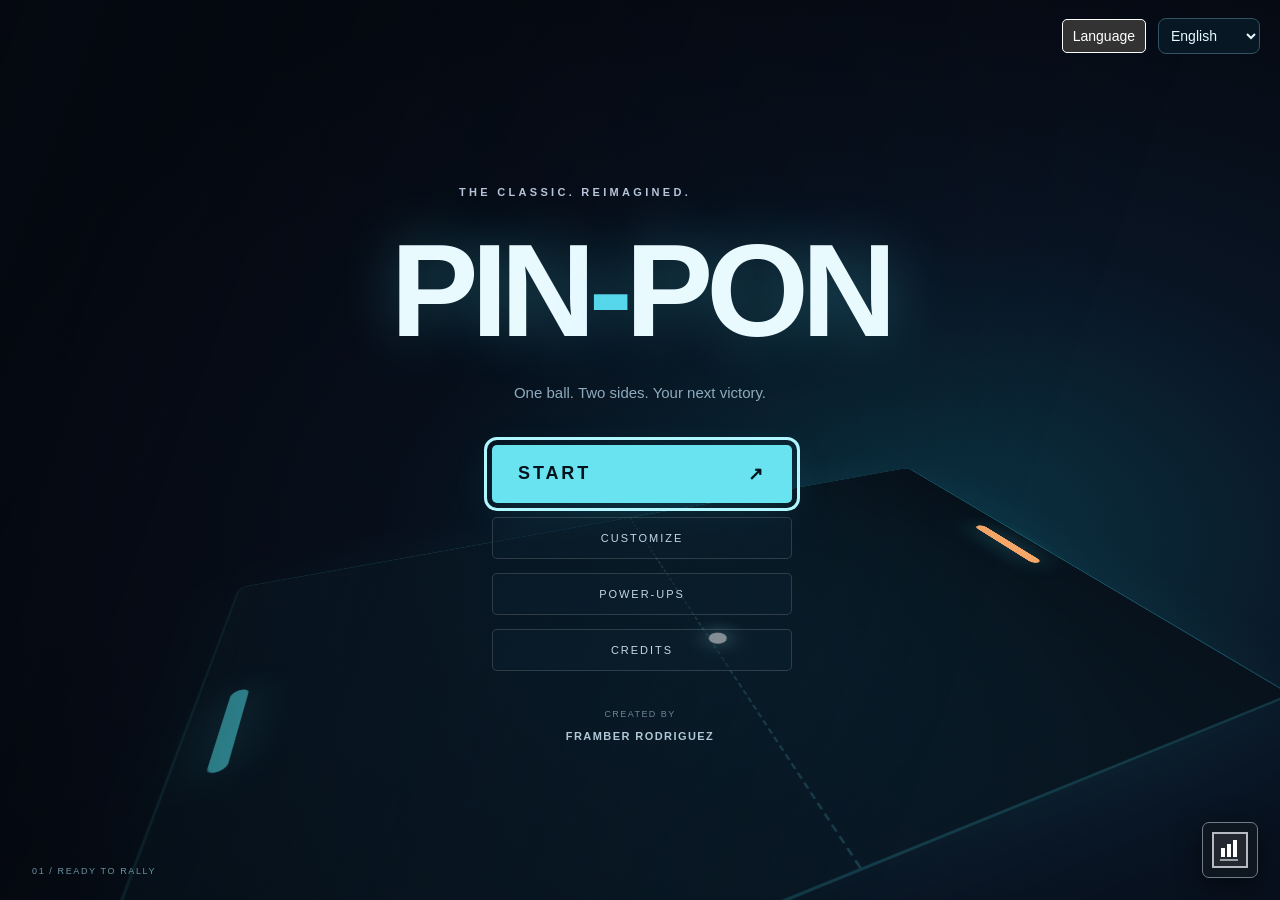
==== commit 610d6ae8: "Move global leaderboard to a bottom-right bar-chart shortcut and pause matches while viewing" ====
--- a/index.html
+++ b/index.html
@@ -189,6 +189,9 @@
 </head>
 <body>
 <div id="language-bar"><label for="language-select">Language</label><select id="language-select" aria-label="Language"><option value="en">English</option><option value="es">Español</option><option value="fr">Français</option><option value="pt">Português</option><option value="de">Deutsch</option><option value="it">Italiano</option><option value="ar">العربية</option><option value="hi">हिन्दी</option><option value="zh">中文</option><option value="ja">日本語</option></select></div>
+<button id="menu-leaderboard" aria-label="GLOBAL LEADERBOARD" aria-haspopup="dialog" aria-controls="online-screen">
+<svg viewBox="0 0 40 40" width="40" height="40" aria-hidden="true" focusable="false"><rect x="3" y="3" width="34" height="34" fill="#232830" stroke="#b7bac2" stroke-width="2"/><path d="M11 27V18h4v9zm6 0V14h4v13zm6 0V10h4v17z" fill="#fff"/><path d="M10 30h18" stroke="#c5c9d1" stroke-width="1.5"/></svg>
+<span class="leaderboard-hint">GLOBAL LEADERBOARD</span></button>
 <section id="intro-screen" aria-label="Pong introduction">
 <video id="intro-video" autoplay muted playsinline preload="auto" aria-label="Ten-second cinematic Pong introduction"><source src="assets/pong-intro-v2.mp4" type="video/mp4"></video>
 <div class="intro-caption"><span>FRAMBER RODRIGUEZ PRESENTS</span><button id="intro-start">SKIP INTRO ↗</button></div>
@@ -196,7 +199,7 @@
 <section id="main-menu" hidden aria-label="Main menu">
 <div class="menu-court" aria-hidden="true"><i></i><b></b><em></em></div>
 <div class="menu-content"><p class="eyebrow">THE CLASSIC. REIMAGINED.</p><h1>PIN<span>-</span>PON</h1><p class="menu-tagline">One ball. Two sides. Your next victory.</p>
-<div class="menu-buttons"><button class="menu-action" id="menu-play">START <span aria-hidden="true">↗</span></button><button class="menu-secondary" id="menu-customize">CUSTOMIZE</button><button class="menu-secondary" id="menu-powers">POWER-UPS</button><button class="menu-secondary" id="menu-leaderboard">GLOBAL LEADERBOARD</button><button class="menu-secondary" id="menu-credits">CREDITS</button></div>
+<div class="menu-buttons"><button class="menu-action" id="menu-play">START <span aria-hidden="true">↗</span></button><button class="menu-secondary" id="menu-customize">CUSTOMIZE</button><button class="menu-secondary" id="menu-powers">POWER-UPS</button><button class="menu-secondary" id="menu-credits">CREDITS</button></div>
 <p class="creator-line">CREATED BY <strong>FRAMBER RODRIGUEZ</strong></p></div>
 <span class="menu-corner" aria-hidden="true">01 / READY TO RALLY</span>
 </section>
@@ -543,6 +546,7 @@
             document.getElementById('customize-button').addEventListener('click', beginCustomize);
             document.getElementById('finish-customize').addEventListener('click', finishCustomize);
             document.getElementById('back-menu').addEventListener('click', showMenu);
+            document.addEventListener('pong:pause', () => { pauseGameLoop(); finishCustomize(); });
             document.getElementById('menu-credits').addEventListener('click', () => {
                 menuScreen.hidden = true; creditsScreen.hidden = false;
                 document.dispatchEvent(new CustomEvent('pong:credits'));
--- a/experience.css
+++ b/experience.css
@@ -22,3 +22,15 @@
 #ranking-message { text-align:center; color:#b5d3e3; font-size:12px; }
 #online-close { margin-top:15px; }
 @media(max-width:500px) { #language-bar label { display:none; } .online-panel th,.online-panel td { padding:10px 4px !important; font-size:11px; } }
+
+/* Fixed ranking shortcut, inspired by the supplied square bar-chart symbol. */
+#menu-leaderboard { position:fixed; bottom:calc(20px + env(safe-area-inset-bottom)); right:calc(20px + env(safe-area-inset-right)); z-index:105; width:56px; height:56px; padding:7px; display:grid; place-items:center; border:1px solid #717b8b; border-radius:7px; background:#101720ee; box-shadow:0 5px 24px #0008; cursor:pointer; }
+#menu-leaderboard svg { display:block; width:40px; height:40px; }
+#menu-leaderboard:hover,#menu-leaderboard:focus-visible { border-color:#82e8f3; box-shadow:0 0 22px #61d9eb44; outline:2px solid #82e8f3; outline-offset:3px; }
+.leaderboard-hint { position:absolute; right:0; bottom:68px; padding:10px 13px; border:1px solid #35586b; border-radius:6px; background:#081824; color:#dffaff; white-space:nowrap; font-size:10px; letter-spacing:.12em; opacity:0; visibility:hidden; pointer-events:none; }
+#menu-leaderboard:hover .leaderboard-hint,#menu-leaderboard:focus-visible .leaderboard-hint { opacity:1; visibility:visible; }
+body:has(#intro-screen:not([hidden])) #menu-leaderboard,
+body:has(#credits-screen:not([hidden])) #menu-leaderboard,
+body:has(#powers-screen:not([hidden])) #menu-leaderboard,
+body:has(#online-screen:not([hidden])) #menu-leaderboard { display:none; }
+@media(max-width:500px) { #menu-leaderboard { bottom:calc(14px + env(safe-area-inset-bottom)); right:calc(14px + env(safe-area-inset-right)); width:50px; height:50px; padding:5px; } }
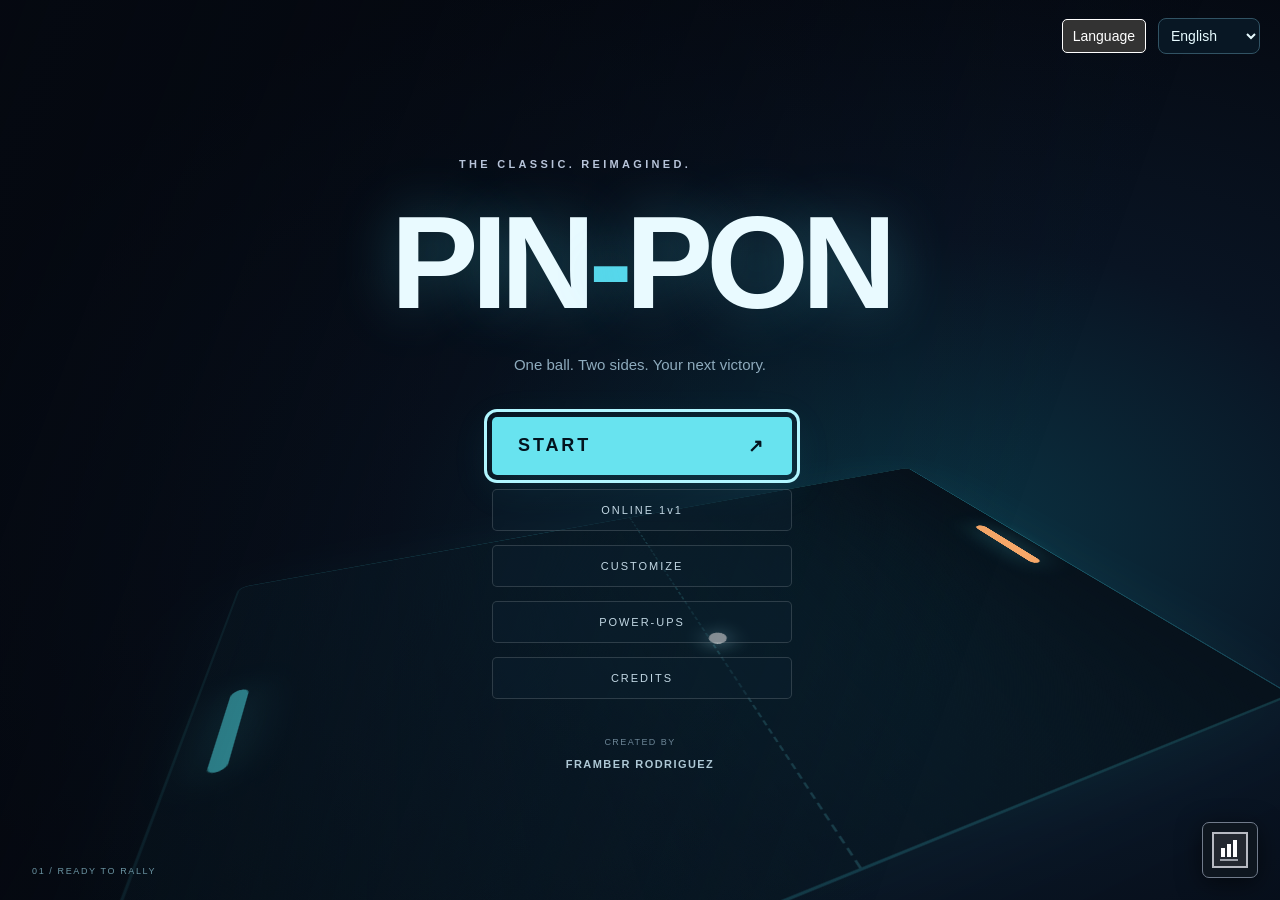
==== commit 004f1835: "Add same-server online matchmaking, authoritative first-to-15 games and mutually accepted rematches" ====
--- a/index.html
+++ b/index.html
@@ -182,10 +182,13 @@
 .power-pickup { position:absolute; width:34px; height:34px; border-radius:9px; background:#102035; color:#fff; border:2px solid #c08aff; box-shadow:0 0 20px #b763ff88; display:grid; place-items:center; font-weight:800; font-size:19px; pointer-events:none; z-index:6; }
 @media(max-width:600px) { #powers-grid { grid-template-columns:repeat(2,1fr); } .power-card { padding:12px; gap:5px; } }
 </style>
-<link rel="stylesheet" href="experience.css">
+<link rel="stylesheet" href="experience.css?v=online-20261012">
+<link rel="stylesheet" href="matchmaking.css?v=online-20261012">
 <script src="config.js"></script>
-<script defer src="i18n.js"></script>
-<script defer src="experience.js"></script>
+<script defer src="i18n.js?v=online-20261012"></script>
+<script defer src="matchmaking-i18n.js?v=online-20261012"></script>
+<script defer src="experience.js?v=online-20261012"></script>
+<script defer src="matchmaking.js?v=online-20261012"></script>
 </head>
 <body>
 <div id="language-bar"><label for="language-select">Language</label><select id="language-select" aria-label="Language"><option value="en">English</option><option value="es">Español</option><option value="fr">Français</option><option value="pt">Português</option><option value="de">Deutsch</option><option value="it">Italiano</option><option value="ar">العربية</option><option value="hi">हिन्दी</option><option value="zh">中文</option><option value="ja">日本語</option></select></div>
@@ -199,7 +202,7 @@
 <section id="main-menu" hidden aria-label="Main menu">
 <div class="menu-court" aria-hidden="true"><i></i><b></b><em></em></div>
 <div class="menu-content"><p class="eyebrow">THE CLASSIC. REIMAGINED.</p><h1>PIN<span>-</span>PON</h1><p class="menu-tagline">One ball. Two sides. Your next victory.</p>
-<div class="menu-buttons"><button class="menu-action" id="menu-play">START <span aria-hidden="true">↗</span></button><button class="menu-secondary" id="menu-customize">CUSTOMIZE</button><button class="menu-secondary" id="menu-powers">POWER-UPS</button><button class="menu-secondary" id="menu-credits">CREDITS</button></div>
+<div class="menu-buttons"><button class="menu-action" id="menu-play">START <span aria-hidden="true">↗</span></button><button class="menu-secondary" id="menu-online">ONLINE 1v1</button><button class="menu-secondary" id="menu-customize">CUSTOMIZE</button><button class="menu-secondary" id="menu-powers">POWER-UPS</button><button class="menu-secondary" id="menu-credits">CREDITS</button></div>
 <p class="creator-line">CREATED BY <strong>FRAMBER RODRIGUEZ</strong></p></div>
 <span class="menu-corner" aria-hidden="true">01 / READY TO RALLY</span>
 </section>
@@ -210,7 +213,7 @@
 <p class="credits-role">DESIGN &amp; DEVELOPMENT</p><p>Framber Rodriguez</p>
 <p class="credits-role">THE ARENA</p><p>One ball. Two sides. Your next victory.</p>
 <p class="credits-role">GAME MODES</p><p>Solo vs AI · Local two-player</p><p>Five difficulty levels</p>
-<p class="credits-role">COMBAT &amp; POWER-UPS</p><p>Giant Paddle · Quick Paddle · Slow Motion</p><p>Mega Ball · Shield</p><p>Random drops. Your rules.</p>
+<p class="credits-role">COMBAT &amp; POWER-UPS</p><p>Giant Paddle · Quick Paddle · Slow Motion</p><p>Mega Ball · Shield · Multiball</p><p>Random drops. Your rules.</p>
 <p class="credits-role">MAKE IT YOURS</p><p>Custom tables, paddles and ball colors</p><p>Keyboard and touch controls</p>
 <p class="credits-role">THE GLOBAL CHALLENGE</p><p>Compete in your difficulty category</p><p>Sign in to save your results</p>
 <p class="credits-role">ENGINE &amp; TECHNOLOGY</p><p>HTML · CSS · JavaScript · Supabase</p>
@@ -315,9 +318,11 @@
                 { id:'quick', name:'Quick Paddle', symbol:'⚡', description:'Move faster for 7 seconds.' },
                 { id:'slow', name:'Slow Motion', symbol:'◷', description:'The ball slows down for 7 seconds.' },
                 { id:'bigball', name:'Mega Ball', symbol:'●', description:'A larger ball for 7 seconds.' },
-                { id:'shield', name:'Shield', symbol:'◇', description:'Block one missed ball within 8 seconds.' }
+                { id:'shield', name:'Shield', symbol:'◇', description:'Block one missed ball within 8 seconds.' },
+                { id:'multiball', name:'Multiball', symbol:'×10', description:'Ten balls. No timer. Missed balls disappear until one remains.' }
             ];
             const enabledPowers = new Set(powerCatalog.map(p => p.id));
+            let extraBalls = [];
             let pickup = null;
             let powerClock = 0;
             let lastHitter = null;
@@ -333,6 +338,7 @@
                 label.querySelector('input').addEventListener('change', e => {
                     if (rankedMatch && (gameRunning || canResumeMatch)) rankedMatch.changed = true;
                     if (e.target.checked) enabledPowers.add(power.id); else enabledPowers.delete(power.id);
+                    if (!e.target.checked && power.id === 'multiball') clearExtraBalls();
                     if (!e.target.checked) activeEffects = activeEffects.filter(effect => effect.id !== power.id);
                     if (pickup && !enabledPowers.has(pickup.id)) removePickup();
                     applyPowerDimensions(); updatePowerSummary(); updatePowerStatus();
@@ -344,7 +350,7 @@
             }
             function removePickup() { if (pickup) pickup.el.remove(); pickup = null; }
             function resetPowerMatch() {
-                removePickup(); activeEffects = []; powerClock = 0; lastHitter = null;
+                clearExtraBalls(); removePickup(); activeEffects = []; powerClock = 0; lastHitter = null;
                 applyPowerDimensions(); updatePowerStatus();
             }
             function applyPowerDimensions() {
@@ -356,16 +362,21 @@
                     paddle.el.style.height = paddle.height + 'px'; paddle.move(0);
                     paddle.el.style.outline = activeEffects.some(e => e.id === 'shield' && e.side === paddle.side) ? '2px solid #c08aff' : '';
                 }
-                ball.size = activeEffects.some(e => e.id === 'bigball') ? 26 : BALL_SIZE;
-                ball.el.style.width = ball.el.style.height = ball.size + 'px';
-                ball.y = Math.max(0,Math.min(ball.y,game.clientHeight-ball.size));
+                for (const current of getLiveBalls()) {
+                    current.size = activeEffects.some(e => e.id === 'bigball') ? 26 : BALL_SIZE;
+                    current.el.style.width = current.el.style.height = current.size + 'px';
+                    current.el.style.backgroundColor = ballColorPicker.value;
+                    current.el.style.color = ballColorPicker.value;
+                    current.y = Math.max(0,Math.min(current.y,game.clientHeight-current.size));
+                }
             }
             function updatePowerStatus() {
                 const text = activeEffects.map(e => `${e.side === 'left' ? 'P1' : (gameMode === '1p' ? 'AI' : 'P2')} · ${powerCatalog.find(p => p.id === e.id).name}`);
+                if (extraBalls.length) text.push('Multiball: ' + (extraBalls.length + 1));
                 powerStatus.textContent = text.length ? text.join('  |  ') : (enabledPowers.size ? 'POWER-UPS · RANDOM ITEMS ON' : 'CLASSIC MODE · POWER-UPS OFF');
             }
             function spawnPowerPickup() {
-                const pool = powerCatalog.filter(p => enabledPowers.has(p.id));
+                const pool = powerCatalog.filter(p => enabledPowers.has(p.id) && (p.id !== 'multiball' || !extraBalls.length));
                 if (!pool.length) return;
                 const power = pool[Math.floor(Math.random() * pool.length)];
                 const x = game.clientWidth * (.2 + Math.random() * .6);
@@ -382,25 +393,72 @@
                 if (before !== activeEffects.length) { applyPowerDimensions(); updatePowerStatus(); }
                 if (pickup && powerClock >= pickup.expires) removePickup();
                 if (!ball.owner && enabledPowers.size && !pickup && Math.random() < 1-Math.exp(-deltaTime/8500)) spawnPowerPickup();
-                if (!pickup || ball.owner) return;
-                if (ball.x + ball.size < pickup.x || ball.x > pickup.x + 34 || ball.y + ball.size < pickup.y || ball.y > pickup.y + 34) return;
-                const side = lastHitter ? lastHitter.side : (ball.velocity[0] > 0 ? 'left' : 'right');
+                if (!pickup) return;
+                const collector = getLiveBalls().find(current => !current.owner && current.x + current.size >= pickup.x && current.x <= pickup.x + 34 && current.y + current.size >= pickup.y && current.y <= pickup.y + 34);
+                if (!collector) return;
+                const side = collector.lastHitter ? collector.lastHitter.side : (collector.velocity[0] > 0 ? 'left' : 'right');
                 const id = pickup.id;
-                activeEffects = activeEffects.filter(e => !(e.id === id && (id === 'slow' || id === 'bigball' || e.side === side)));
-                activeEffects.push({id,side,until:powerClock+(id === 'shield' ? 8000 : 7000)});
                 emitImpact(pickup.x+17,pickup.y+17,'#c08aff'); removePickup();
+                if (id === 'multiball') spawnMultiball(collector);
+                else {
+                    activeEffects = activeEffects.filter(e => !(e.id === id && (id === 'slow' || id === 'bigball' || e.side === side)));
+                    activeEffects.push({id,side,until:powerClock+(id === 'shield' ? 8000 : 7000)});
+                }
                 applyPowerDimensions(); updatePowerStatus();
             }
-            function useShield() {
-                const side = ball.x <= 0 ? 'left' : (ball.x+ball.size >= game.clientWidth ? 'right' : null);
+            function useShield(current = ball) {
+                const side = current.x <= 0 ? 'left' : (current.x+current.size >= game.clientWidth ? 'right' : null);
                 const effect = activeEffects.find(e => e.id === 'shield' && e.side === side);
                 if (!effect) return false;
                 activeEffects = activeEffects.filter(e => e !== effect);
-                ball.x = side === 'left' ? 1 : game.clientWidth-ball.size-1;
-                ball.velocity[0] = (side === 'left' ? 1 : -1) * Math.abs(ball.velocity[0]);
-                emitImpact(side === 'left' ? 0 : game.clientWidth,ball.y+ball.size/2,'#c08aff');
+                current.x = side === 'left' ? 1 : game.clientWidth-current.size-1;
+                current.velocity[0] = (side === 'left' ? 1 : -1) * Math.abs(current.velocity[0]);
+                emitImpact(side === 'left' ? 0 : game.clientWidth,current.y+current.size/2,'#c08aff');
                 applyPowerDimensions(); updatePowerStatus(); return true;
             }
+            function getLiveBalls() { return ball ? [ball,...extraBalls] : []; }
+            function clearExtraBalls() {
+                extraBalls.forEach(current => current.el.remove()); extraBalls = [];
+            }
+            function spawnMultiball(seed = ball) {
+                if (!seed || seed.owner || extraBalls.length) return;
+                const speed = Math.min(14,Math.max(INITIAL_BALL_SPEED,Math.hypot(...seed.velocity)));
+                const heading = Math.atan2(seed.velocity[1],seed.velocity[0]);
+                for (let i=1;i<10;i++) {
+                    const el=document.createElement('div');el.className='extra-ball';el.setAttribute('aria-hidden','true');game.appendChild(el);
+                    const current=Object.create(Ball.prototype);
+                    current.el=el;current.size=seed.size;current.owner=null;current.lastHitter=seed.lastHitter;
+                    current.x=Math.max(20,Math.min(seed.x,game.clientWidth-seed.size-20));current.y=seed.y;
+                    const angle=heading+i*Math.PI*2/10;
+                    const vx=Math.cos(angle); const safeX=(vx<0?-1:1)*Math.max(.35,Math.abs(vx));
+                    const vy=Math.sin(angle); const length=Math.hypot(safeX,vy);
+                    current.velocity=[speed*safeX/length,speed*vy/length];
+                    extraBalls.push(current);current.updateVisual();
+                }
+                applyPowerDimensions(); updatePowerStatus();
+            }
+            function resolveMultiballLosses() {
+                if (!extraBalls.length) return;
+                const missed=current=>current.x<=0 || current.x+current.size>=game.clientWidth;
+                const before=extraBalls.length;
+                extraBalls=extraBalls.filter(current=>{
+                    if (!missed(current) || useShield(current)) return true;
+                    current.el.remove();return false;
+                });
+                if (missed(ball) && !useShield(ball) && extraBalls.length) {
+                    const survivor=extraBalls.pop();
+                    ball.x=survivor.x;ball.y=survivor.y;ball.velocity=[...survivor.velocity];ball.lastHitter=survivor.lastHitter;ball.owner=null;
+                    lastHitter=ball.lastHitter;currentBallSpeed=Math.hypot(...ball.velocity);
+                    survivor.el.remove();clearBallTrail();ball.updateVisual();
+                }
+                if(before!==extraBalls.length) updatePowerStatus();
+            }
+            function getAITarget() {
+                const incoming=getLiveBalls().filter(current=>!current.owner && current.velocity[0]>0);
+                incoming.sort((a,b)=>(game.clientWidth-a.x)/a.velocity[0]-(game.clientWidth-b.x)/b.velocity[0]);
+                return incoming[0] || ball;
+            }
+
             function openPowerMenu(fromMenu) {
                 powerReturnToMenu = fromMenu; pauseGameLoop(); finishCustomize();
                 menuScreen.hidden = true; gameContainer.hidden = true; gameHeader.hidden = true;
@@ -419,7 +477,7 @@
                 if (rankedMatch && (gameRunning || canResumeMatch)) rankedMatch.changed = true;
                 enabledPowers.clear(); if (on) powerCatalog.forEach(p => enabledPowers.add(p.id));
                 powerGrid.querySelectorAll('input').forEach(input => { input.checked = on; });
-                if (!on) { removePickup(); activeEffects = []; applyPowerDimensions(); }
+                if (!on) { clearExtraBalls(); removePickup(); activeEffects = []; applyPowerDimensions(); }
                 updatePowerSummary(); updatePowerStatus();
             }
             document.getElementById('powers-all').addEventListener('click', () => setAllPowers(true));
@@ -465,9 +523,9 @@
                 game.appendChild(ring); setTimeout(() => ring.remove(), 450);
             }
             // --- Classes (Player, Ball, AI - Unchanged structurally) ---
-              class Player { /* ... Player class code ... */ constructor(id, side) { this.el = document.getElementById(id); if (!this.el) { throw new Error(`Player element not found: ${id}`); } this.side = side; this.height = PADDLE_HEIGHT; this.width = PADDLE_WIDTH; this.speed = PLAYER_SPEED; this.y = (game.clientHeight - this.height) / 2; } update(deltaTime) { let dy = 0; if (!gameRunning) return; if (gameMode === '1p') { if (this.side === 'left') { if (keysPressed['arrowup'] || keysPressed['w']) { dy = -this.speed; } if (keysPressed['arrowdown'] || keysPressed['s']) { dy = this.speed; } } } else { if (this.side === 'left') { if (keysPressed['arrowup']) { dy = -this.speed; } if (keysPressed['arrowdown']) { dy = this.speed; } } else if (this.side === 'right') { if (keysPressed['w']) { dy = -this.speed; } if (keysPressed['s']) { dy = this.speed; } } } if (dy !== 0) { this.move(dy); } if (keysPressed[' '] && ball.owner === this) { this.fire(); } } move(dy) { const newY = this.y + dy; const maxY = game.clientHeight - this.height; this.y = Math.max(0, Math.min(newY, maxY)); this.el.style.top = `${this.y}px`; } fire() { if (ball.owner === this) { let angle = (Math.random() - 0.5) * Math.PI / 6; if (gameMode === '1p' && this.side === "right" && player1) { const playerCenterY = player1.y + player1.height / 2; const paddleCenterY = this.y + this.height / 2; const targetY = game.clientHeight / 2 + (playerCenterY - paddleCenterY) * 0.2; const deltaY = targetY - (this.y + this.height / 2); const targetAngle = Math.atan2(deltaY, game.clientWidth * 0.8); angle = Math.max(-MAX_BOUNCE_ANGLE * 0.8, Math.min(targetAngle, MAX_BOUNCE_ANGLE * 0.8)); } const directionX = this.side === "left" ? 1 : -1; ball.velocity = [ directionX * currentBallSpeed * Math.cos(angle), currentBallSpeed * Math.sin(angle) ]; ball.owner = null; lastHitter = this; } } getCenterY() { return this.y + this.height / 2; } }
-              class Ball { /* ... Ball class code ... */ constructor() { this.el = ballEl; if(!this.el) { throw new Error("Ball element not found"); } this.size = BALL_SIZE; this.reset(null); } reset(ownerInstance = null) { clearBallTrail(); lastHitter = null; this.owner = ownerInstance; currentBallSpeed = INITIAL_BALL_SPEED; if (this.owner) { this.followOwner(); this.velocity = [0, 0]; } else { this.x = (game.clientWidth - this.size) / 2; this.y = (game.clientHeight - this.size) / 2; const angle = (Math.random() * Math.PI / 2) - Math.PI / 4; const directionX = Math.random() < 0.5 ? 1 : -1; this.velocity = [ directionX * currentBallSpeed * Math.cos(angle), currentBallSpeed * Math.sin(angle) ]; this.owner = null; } this.updateVisual(); } update(deltaTime) { if (!gameRunning && !this.owner) return; if (this.owner) { this.followOwner(); } else { const powerSpeed = activeEffects.some(e => e.id === "slow") ? .55 : 1; this.x += this.velocity[0] * powerSpeed; this.y += this.velocity[1] * powerSpeed; if (this.y <= 0) { this.y = 0; emitImpact(this.x + this.size / 2, 0, ballColorPicker.value); this.velocity[1] *= -1; } else if (this.y >= game.clientHeight - this.size) { this.y = game.clientHeight - this.size; emitImpact(this.x + this.size / 2, game.clientHeight, ballColorPicker.value); this.velocity[1] *= -1; } } this.updateVisual(); } followOwner() { if (!this.owner) return; const ownerY = this.owner.y; const ownerCenterY = ownerY + this.owner.height / 2; this.y = ownerCenterY - this.size / 2; if (this.owner.side === "left") { this.x = this.owner.width + 10 + 5; } else { this.x = game.clientWidth - this.owner.width - 10 - this.size - 5; } } updateVisual() { if (this.el) { this.el.style.left = `${this.x}px`; this.el.style.top = `${this.y}px`; renderBallTrail(this); } } }
-              class AI { /* ... AI class code (speed change applied in setDifficulty) ... */ constructor(playerToControl) { this.ctl = playerToControl; this.difficultyFactor = 0.7; this.reactionTimer = 0; this.reactionDelay = 150; this.fireDelay = 500; this.fireTimer = 0; this.predictiveError = 0.1; this.maxSpeedMultiplier = 1.0; } setDifficulty(level) { /* console.log(`AI Difficulty set to: ${level}`); */ switch(level) { case 'easy': this.difficultyFactor = 0.4; this.reactionDelay = 300; this.fireDelay = 800; this.predictiveError = 0.3; this.maxSpeedMultiplier = 1.0; break; case 'normal': this.difficultyFactor = 0.7; this.reactionDelay = 180; this.fireDelay = 600; this.predictiveError = 0.15; this.maxSpeedMultiplier = 1.0; break; case 'hard': this.difficultyFactor = 1.0; this.reactionDelay = 100; this.fireDelay = 400; this.predictiveError = 0.08; this.maxSpeedMultiplier = 1.2; break; case 'veryHard': this.difficultyFactor = 1.3; this.reactionDelay = 50; this.fireDelay = 250; this.predictiveError = 0.04; this.maxSpeedMultiplier = 1.4; break; case 'impossible': this.difficultyFactor = 1.8; this.reactionDelay = 0; this.fireDelay = 150; this.predictiveError = 0.01; this.maxSpeedMultiplier = 1.5; break; } /* console.log(` -> Speed Multiplier: ${this.maxSpeedMultiplier}`); */ } update(deltaTime) { /* ... AI update logic ... */ if (!gameRunning) return; if (ball.owner === this.ctl) { this.fireTimer += deltaTime; if (this.fireTimer >= this.fireDelay) { this.ctl.fire(); this.fireTimer = 0; } return; } else { this.fireTimer = 0; } this.reactionTimer += deltaTime; if (this.reactionTimer >= this.reactionDelay && ball.velocity[0] > 0) { this.reactionTimer = 0; const distanceToPaddle = game.clientWidth - this.ctl.width - 10 - ball.x; const ballSpeedX = Math.max(Math.abs(ball.velocity[0]), 1); const timeToReach = distanceToPaddle / ballSpeedX; let predictedBallY = ball.y + ball.velocity[1] * timeToReach; const errorAmount = (Math.random() - 0.5) * 2 * this.predictiveError * game.clientHeight; predictedBallY += errorAmount; if (predictedBallY < 0 || predictedBallY > game.clientHeight - ball.size) { if (predictedBallY < 0) { predictedBallY = Math.abs(predictedBallY); } else { predictedBallY = (game.clientHeight - ball.size) - (predictedBallY - (game.clientHeight - ball.size)); } } const targetY = Math.max(ball.size / 2, Math.min(predictedBallY, game.clientHeight - ball.size / 2)); const paddleCenter = this.ctl.getCenterY(); const targetPaddleCenter = targetY; let dy = 0; const deadZone = this.ctl.height * 0.1 * (1 / this.difficultyFactor) ; if (paddleCenter < targetPaddleCenter - deadZone) { dy = this.ctl.speed * this.maxSpeedMultiplier; } else if (paddleCenter > targetPaddleCenter + deadZone) { dy = -this.ctl.speed * this.maxSpeedMultiplier; } if (dy !== 0) { this.ctl.move(dy); } } } }
+              class Player { /* ... Player class code ... */ constructor(id, side) { this.el = document.getElementById(id); if (!this.el) { throw new Error(`Player element not found: ${id}`); } this.side = side; this.height = PADDLE_HEIGHT; this.width = PADDLE_WIDTH; this.speed = PLAYER_SPEED; this.y = (game.clientHeight - this.height) / 2; } update(deltaTime) { let dy = 0; if (!gameRunning) return; if (gameMode === '1p') { if (this.side === 'left') { if (keysPressed['arrowup'] || keysPressed['w']) { dy = -this.speed; } if (keysPressed['arrowdown'] || keysPressed['s']) { dy = this.speed; } } } else { if (this.side === 'left') { if (keysPressed['arrowup']) { dy = -this.speed; } if (keysPressed['arrowdown']) { dy = this.speed; } } else if (this.side === 'right') { if (keysPressed['w']) { dy = -this.speed; } if (keysPressed['s']) { dy = this.speed; } } } if (dy !== 0) { this.move(dy); } if (keysPressed[' '] && ball.owner === this) { this.fire(); } } move(dy) { const newY = this.y + dy; const maxY = game.clientHeight - this.height; this.y = Math.max(0, Math.min(newY, maxY)); this.el.style.top = `${this.y}px`; } fire() { if (ball.owner === this) { let angle = (Math.random() - 0.5) * Math.PI / 6; if (gameMode === '1p' && this.side === "right" && player1) { const playerCenterY = player1.y + player1.height / 2; const paddleCenterY = this.y + this.height / 2; const targetY = game.clientHeight / 2 + (playerCenterY - paddleCenterY) * 0.2; const deltaY = targetY - (this.y + this.height / 2); const targetAngle = Math.atan2(deltaY, game.clientWidth * 0.8); angle = Math.max(-MAX_BOUNCE_ANGLE * 0.8, Math.min(targetAngle, MAX_BOUNCE_ANGLE * 0.8)); } const directionX = this.side === "left" ? 1 : -1; ball.velocity = [ directionX * currentBallSpeed * Math.cos(angle), currentBallSpeed * Math.sin(angle) ]; ball.owner = null; ball.lastHitter = this; lastHitter = this; } } getCenterY() { return this.y + this.height / 2; } }
+              class Ball { /* ... Ball class code ... */ constructor() { this.el = ballEl; if(!this.el) { throw new Error("Ball element not found"); } this.size = BALL_SIZE; this.reset(null); } reset(ownerInstance = null) { clearExtraBalls(); clearBallTrail(); this.lastHitter = null; lastHitter = null; this.owner = ownerInstance; currentBallSpeed = INITIAL_BALL_SPEED; if (this.owner) { this.followOwner(); this.velocity = [0, 0]; } else { this.x = (game.clientWidth - this.size) / 2; this.y = (game.clientHeight - this.size) / 2; const angle = (Math.random() * Math.PI / 2) - Math.PI / 4; const directionX = Math.random() < 0.5 ? 1 : -1; this.velocity = [ directionX * currentBallSpeed * Math.cos(angle), currentBallSpeed * Math.sin(angle) ]; this.owner = null; } this.updateVisual(); updatePowerStatus(); } update(deltaTime) { if (!gameRunning && !this.owner) return; if (this.owner) { this.followOwner(); } else { const powerSpeed = activeEffects.some(e => e.id === "slow") ? .55 : 1; this.x += this.velocity[0] * powerSpeed; this.y += this.velocity[1] * powerSpeed; if (this.y <= 0) { this.y = 0; emitImpact(this.x + this.size / 2, 0, ballColorPicker.value); this.velocity[1] *= -1; } else if (this.y >= game.clientHeight - this.size) { this.y = game.clientHeight - this.size; emitImpact(this.x + this.size / 2, game.clientHeight, ballColorPicker.value); this.velocity[1] *= -1; } } this.updateVisual(); } followOwner() { if (!this.owner) return; const ownerY = this.owner.y; const ownerCenterY = ownerY + this.owner.height / 2; this.y = ownerCenterY - this.size / 2; if (this.owner.side === "left") { this.x = this.owner.width + 10 + 5; } else { this.x = game.clientWidth - this.owner.width - 10 - this.size - 5; } } updateVisual() { if (this.el) { this.el.style.left = `${this.x}px`; this.el.style.top = `${this.y}px`; if (this.el === ballEl) renderBallTrail(this); } } }
+              class AI { /* ... AI class code (speed change applied in setDifficulty) ... */ constructor(playerToControl) { this.ctl = playerToControl; this.difficultyFactor = 0.7; this.reactionTimer = 0; this.reactionDelay = 150; this.fireDelay = 500; this.fireTimer = 0; this.predictiveError = 0.1; this.maxSpeedMultiplier = 1.0; } setDifficulty(level) { /* console.log(`AI Difficulty set to: ${level}`); */ switch(level) { case 'easy': this.difficultyFactor = 0.4; this.reactionDelay = 300; this.fireDelay = 800; this.predictiveError = 0.3; this.maxSpeedMultiplier = 1.0; break; case 'normal': this.difficultyFactor = 0.7; this.reactionDelay = 180; this.fireDelay = 600; this.predictiveError = 0.15; this.maxSpeedMultiplier = 1.0; break; case 'hard': this.difficultyFactor = 1.0; this.reactionDelay = 100; this.fireDelay = 400; this.predictiveError = 0.08; this.maxSpeedMultiplier = 1.2; break; case 'veryHard': this.difficultyFactor = 1.3; this.reactionDelay = 50; this.fireDelay = 250; this.predictiveError = 0.04; this.maxSpeedMultiplier = 1.4; break; case 'impossible': this.difficultyFactor = 1.8; this.reactionDelay = 0; this.fireDelay = 150; this.predictiveError = 0.01; this.maxSpeedMultiplier = 1.5; break; } /* console.log(` -> Speed Multiplier: ${this.maxSpeedMultiplier}`); */ } update(deltaTime) { /* ... AI update logic ... */ if (!gameRunning) return; const targetBall=getAITarget(); if (targetBall.owner === this.ctl) { this.fireTimer += deltaTime; if (this.fireTimer >= this.fireDelay) { this.ctl.fire(); this.fireTimer = 0; } return; } else { this.fireTimer = 0; } this.reactionTimer += deltaTime; if (this.reactionTimer >= this.reactionDelay && targetBall.velocity[0] > 0) { this.reactionTimer = 0; const distanceToPaddle = game.clientWidth - this.ctl.width - 10 - targetBall.x; const ballSpeedX = Math.max(Math.abs(targetBall.velocity[0]), 1); const timeToReach = distanceToPaddle / ballSpeedX; let predictedBallY = targetBall.y + targetBall.velocity[1] * timeToReach; const errorAmount = (Math.random() - 0.5) * 2 * this.predictiveError * game.clientHeight; predictedBallY += errorAmount; if (predictedBallY < 0 || predictedBallY > game.clientHeight - targetBall.size) { if (predictedBallY < 0) { predictedBallY = Math.abs(predictedBallY); } else { predictedBallY = (game.clientHeight - targetBall.size) - (predictedBallY - (game.clientHeight - targetBall.size)); } } const targetY = Math.max(targetBall.size / 2, Math.min(predictedBallY, game.clientHeight - targetBall.size / 2)); const paddleCenter = this.ctl.getCenterY(); const targetPaddleCenter = targetY; let dy = 0; const deadZone = this.ctl.height * 0.1 * (1 / this.difficultyFactor) ; if (paddleCenter < targetPaddleCenter - deadZone) { dy = this.ctl.speed * this.maxSpeedMultiplier; } else if (paddleCenter > targetPaddleCenter + deadZone) { dy = -this.ctl.speed * this.maxSpeedMultiplier; } if (dy !== 0) { this.ctl.move(dy); } } } }
             // --- Intro, menu and object-based customization ---
             let editingColors = false;
             let selectedColorTarget = null;
@@ -560,20 +618,52 @@
             introVideo.querySelector('source').addEventListener('error', showMenu);
             // --- Event Listeners ---
              setupEventListeners();
-            window.addEventListener('blur', () => { keysPressed = {}; });
-            game.addEventListener('pointerdown', e => { if (editingColors) { selectColorTarget(e.target); return; } if (gameRunning) { game.setPointerCapture(e.pointerId); movePointer(e); } });
-            game.addEventListener('pointermove', e => { if (e.buttons || e.pointerType === 'touch') movePointer(e); });
+            let activePointer = null;
+            function cancelPointerControl() {
+                const pointer=activePointer;activePointer=null;
+                if(pointer && game.hasPointerCapture(pointer.id)) game.releasePointerCapture(pointer.id);
+            }
+            window.addEventListener('blur', () => { keysPressed = {}; cancelPointerControl(); });
+            game.addEventListener('pointerdown', e => {
+                if (editingColors) { selectColorTarget(e.target); return; }
+                if (!gameRunning || e.button !== 0 || activePointer) return;
+                e.preventDefault();game.focus({preventScroll:true});
+                const rect=game.getBoundingClientRect();
+                activePointer={id:e.pointerId,startX:e.clientX,startY:e.clientY,dragging:e.pointerType!=='mouse',paddle:gameMode==='2p'&&e.clientX-rect.left>rect.width/2?player2:player1};
+                game.setPointerCapture(e.pointerId);
+                if(activePointer.dragging) movePointer(e);
+            });
+            game.addEventListener('pointermove', e => {
+                if(!activePointer || activePointer.id!==e.pointerId) return;
+                if(e.pointerType==='mouse' && !(e.buttons&1)) {cancelPointerControl();return;}
+                if(!activePointer.dragging && Math.hypot(e.clientX-activePointer.startX,e.clientY-activePointer.startY)>=8) activePointer.dragging=true;
+                if(activePointer.dragging) movePointer(e);
+            });
+            for(const event of ['pointerup','pointercancel','lostpointercapture']) game.addEventListener(event,e=>{if(activePointer?.id===e.pointerId) cancelPointerControl();});
             function movePointer(e) {
-                if (!gameRunning || editingColors) return;
+                if (!gameRunning || editingColors || !activePointer) return;
                 const rect = game.getBoundingClientRect();
-                const paddle = gameMode === '2p' && e.clientX - rect.left > rect.width / 2 ? player2 : player1;
+                const paddle=activePointer.paddle;
+                const usingKeys=paddle.side==='left'?(keysPressed.arrowup||keysPressed.arrowdown||(gameMode==='1p'&&(keysPressed.w||keysPressed.s))):(keysPressed.w||keysPressed.s);
+                if(usingKeys) return;
                 paddle.move(e.clientY - rect.top - game.clientTop - paddle.height / 2 - paddle.y);
                 if (ball.owner === paddle) paddle.fire();
             }
             // --- Game Functions ---
              function setupEventListeners() {
-                 document.addEventListener('keydown', (e) => { if (gameRunning && !['INPUT', 'SELECT', 'TEXTAREA', 'BUTTON'].includes(e.target.tagName)) { if (['ArrowUp', 'ArrowDown', ' '].includes(e.key)) e.preventDefault(); keysPressed[e.key.toLowerCase()] = true; } });
-                 document.addEventListener('keyup', (e) => { if(gameRunning) keysPressed[e.key.toLowerCase()] = false; });
+                 document.addEventListener('keydown', e => {
+                     const key=e.key.toLowerCase();
+                     if(!gameRunning || editingColors || !['arrowup','arrowdown','w','s',' '].includes(key)) return;
+                     if(e.target.closest('input,select,textarea,[contenteditable="true"]')) return;
+                     e.preventDefault();e.stopPropagation();cancelPointerControl();
+                     if(!keysPressed[key]) {
+                         const paddle=key==='arrowup'||key==='arrowdown'?player1:(key==='w'||key==='s'?(gameMode==='2p'?player2:player1):null);
+                         if(paddle) paddle.move((key==='arrowup'||key==='w'?-1:1)*paddle.speed);
+                         if(key===' ' && ball.owner) ball.owner.fire();
+                     }
+                     keysPressed[key]=true;
+                 },true);
+                 document.addEventListener('keyup', e => {keysPressed[e.key.toLowerCase()]=false;});
                  startButton.addEventListener("click", startGame);
                  resetButton.addEventListener("click", handleResetGame);
                  stopButton.addEventListener('click', () => {
@@ -775,7 +865,7 @@
                  if (!gameRunning && !winnerMessage) return;
                  console.log("Pausing game loop.");
                  const wasRunning = gameRunning;
-                 gameRunning = false; clearBallTrail();
+                 gameRunning = false; cancelPointerControl(); clearBallTrail();
                  if (wasRunning && !winnerMessage) { canResumeMatch = true; stopButton.textContent = 'RESUME'; }
                  if (winnerMessage) { canResumeMatch = false; stopButton.disabled = true; stopButton.textContent = 'STOP'; }
                  if (animationFrameId) { cancelAnimationFrame(animationFrameId); animationFrameId = null; }
@@ -800,11 +890,25 @@
              function resetPaddles() { /* ... same ... */ try { if (player1) { player1.y = (game.clientHeight - player1.height) / 2; player1.el.style.top = `${player1.y}px`; } if (player2) { player2.y = (game.clientHeight - player2.height) / 2; player2.el.style.top = `${player2.y}px`; } } catch(e) { console.error("Error resetting paddles", e); } }
              function changeDifficulty(event) { if (rankedMatch && (gameRunning || canResumeMatch) && event.target.value !== rankedMatch.difficulty) rankedMatch.changed = true; /* ... same ... */ const difficulty = event.target.value; if (ai && gameMode === '1p') { ai.setDifficulty(difficulty); updateInstructions(); } }
              function updateScoreDisplay() { /* ... same ... */ player1ScoreEl.textContent = score[0]; player2ScoreEl.textContent = score[1]; }
-             function checkCollisions() { /* ... same ... */ if (!gameRunning || ball.owner) return; if (ball.velocity[0] < 0 && ball.x <= player1.el.offsetLeft + player1.width + ball.size / 2 && ball.x >= player1.el.offsetLeft && ball.y + ball.size > player1.y && ball.y < player1.y + player1.height) { const intersectY = player1.getCenterY() - (ball.y + ball.size / 2); const normalizedIntersectY = intersectY / (player1.height / 2); const bounceAngle = normalizedIntersectY * MAX_BOUNCE_ANGLE; currentBallSpeed += BALL_SPEED_INCREASE; ball.velocity[0] = currentBallSpeed * Math.cos(bounceAngle); ball.velocity[1] = -currentBallSpeed * Math.sin(bounceAngle); lastHitter = player1; ball.x = player1.el.offsetLeft + player1.width + 1; emitImpact(ball.x, ball.y + ball.size / 2, player1ColorPicker.value); } else if (ball.velocity[0] > 0 && ball.x + ball.size >= player2.el.offsetLeft - ball.size / 2 && ball.x <= player2.el.offsetLeft + player2.width && ball.y + ball.size > player2.y && ball.y < player2.y + player2.height) { const intersectY = player2.getCenterY() - (ball.y + ball.size / 2); const normalizedIntersectY = intersectY / (player2.height / 2); const bounceAngle = normalizedIntersectY * MAX_BOUNCE_ANGLE; currentBallSpeed += BALL_SPEED_INCREASE; ball.velocity[0] = -currentBallSpeed * Math.cos(bounceAngle); ball.velocity[1] = -currentBallSpeed * Math.sin(bounceAngle); lastHitter = player2; ball.x = player2.el.offsetLeft - ball.size - 1; emitImpact(ball.x + ball.size, ball.y + ball.size / 2, player2ColorPicker.value); } }
-             function checkScored() { /* ... same ... */ if (!gameRunning || ball.owner || framesSinceStart < 5) return; if (useShield()) return; const gameWidth = game.clientWidth; let scorer = 0; if (ball.x <= 0) { scorer = 2; } else if (ball.x + ball.size >= gameWidth) { scorer = 1; } if (scorer !== 0) { lastScoreState = { score: [...score], scorer: scorer }; undoButton.disabled = false; if (scorer === 1) { score[0] += pointsPerScoreValue; } else { score[1] += pointsPerScoreValue; } updateScoreDisplay(); if (score[0] >= winScoreLimit || score[1] >= winScoreLimit) { const winnerName = score[0] >= winScoreLimit ? 'Player 1' : (gameMode === '1p' ? 'AI' : 'Player 2'); const finalScoreMsg = `Final Score: ${score[0]} - ${score[1]}`; console.log(`${winnerName} wins! ${finalScoreMsg}`); document.dispatchEvent(new CustomEvent('pong:result', { detail: { ...rankedMatch, playerScore: score[0], opponentScore: score[1], eligible: !!rankedMatch && rankedMatch.mode === '1p' && rankedMatch.target === 10 && rankedMatch.points === 1 && !rankedMatch.undo && !rankedMatch.changed && rankedMatch.session === (window.PongOnline?.userId || null) } })); rankedMatch = null; triggerWinAnimation(scorer === 1 ? 'left' : 'right'); pauseGameLoop(`${winnerName} wins! ${finalScoreMsg}`); } else { const server = ballPossessionOnScore ? (scorer === 1 ? player1 : player2) : null; ball.reset(server); } } }
+             function checkCollisions(current = ball) {
+                 if (!gameRunning || current.owner) return;
+                 let paddle=null;
+                 if(current.velocity[0]<0 && current.x<=player1.el.offsetLeft+player1.width+current.size/2 && current.x>=player1.el.offsetLeft && current.y+current.size>player1.y && current.y<player1.y+player1.height) paddle=player1;
+                 else if(current.velocity[0]>0 && current.x+current.size>=player2.el.offsetLeft-current.size/2 && current.x<=player2.el.offsetLeft+player2.width && current.y+current.size>player2.y && current.y<player2.y+player2.height) paddle=player2;
+                 if(!paddle)return;
+                 const angle=(paddle.getCenterY()-(current.y+current.size/2))/(paddle.height/2)*MAX_BOUNCE_ANGLE;
+                 const speed=Math.min(14,Math.hypot(...current.velocity)+BALL_SPEED_INCREASE);
+                 current.velocity=[(paddle.side==='left'?1:-1)*speed*Math.cos(angle),-speed*Math.sin(angle)];
+                 current.lastHitter=paddle;
+                 current.x=paddle.side==='left'?paddle.el.offsetLeft+paddle.width+1:paddle.el.offsetLeft-current.size-1;
+                 if(current===ball){lastHitter=paddle;currentBallSpeed=speed;}
+                 emitImpact(current.x+(paddle.side==='right'?current.size:0),current.y+current.size/2,paddle.side==='left'?player1ColorPicker.value:player2ColorPicker.value);
+             }
+
+             function checkScored() { /* ... same ... */ if (!gameRunning || ball.owner || extraBalls.length || framesSinceStart < 5) return; if (useShield()) return; const gameWidth = game.clientWidth; let scorer = 0; if (ball.x <= 0) { scorer = 2; } else if (ball.x + ball.size >= gameWidth) { scorer = 1; } if (scorer !== 0) { lastScoreState = { score: [...score], scorer: scorer }; undoButton.disabled = false; if (scorer === 1) { score[0] += pointsPerScoreValue; } else { score[1] += pointsPerScoreValue; } updateScoreDisplay(); if (score[0] >= winScoreLimit || score[1] >= winScoreLimit) { const winnerName = score[0] >= winScoreLimit ? 'Player 1' : (gameMode === '1p' ? 'AI' : 'Player 2'); const finalScoreMsg = `Final Score: ${score[0]} - ${score[1]}`; console.log(`${winnerName} wins! ${finalScoreMsg}`); document.dispatchEvent(new CustomEvent('pong:result', { detail: { ...rankedMatch, playerScore: score[0], opponentScore: score[1], eligible: !!rankedMatch && rankedMatch.mode === '1p' && rankedMatch.target === 10 && rankedMatch.points === 1 && !rankedMatch.undo && !rankedMatch.changed && rankedMatch.session === (window.PongOnline?.userId || null) } })); rankedMatch = null; triggerWinAnimation(scorer === 1 ? 'left' : 'right'); pauseGameLoop(`${winnerName} wins! ${finalScoreMsg}`); } else { const server = ballPossessionOnScore ? (scorer === 1 ? player1 : player2) : null; ball.reset(server); } } }
              function triggerWinAnimation(winnerSide) { /* ... same ... */ const colors = ['var(--win-color1)', 'var(--win-color2)', 'var(--win-color3)', 'var(--win-color4)']; const emitterX = game.clientWidth / 2; const emitterY = game.clientHeight / 2; for (let i = 0; i < WIN_PARTICLE_COUNT; i++) { const particle = document.createElement('div'); particle.classList.add('win-particle'); game.appendChild(particle); const angle = Math.random() * Math.PI * 2; const speed = 0.8 + Math.random() * 0.7; const duration = 1.5 + Math.random() * 1.0; particle.style.backgroundColor = colors[Math.floor(Math.random() * colors.length)]; particle.style.left = `${emitterX}px`; particle.style.top = `${emitterY}px`; particle.style.setProperty('--vx', Math.cos(angle) * speed); particle.style.setProperty('--vy', Math.sin(angle) * speed); particle.style.animation = `win-explode ${duration}s ease-out forwards`; setTimeout(() => { particle.remove(); }, duration * 1000); } }
              // --- Game Loop --- (Unchanged)
-             function update(time) { if (!gameRunning) { animationFrameId = null; return; } const deltaTime = time - lastUpdate; const cappedDeltaTime = Math.min(deltaTime, 50); lastUpdate = time; framesSinceStart++; try { player1.update(cappedDeltaTime); if (gameMode === '1p') { ai.update(cappedDeltaTime); } else { player2.update(cappedDeltaTime); } ball.update(cappedDeltaTime); checkCollisions(); updatePowers(cappedDeltaTime); checkScored(); if (gameRunning) { animationFrameId = requestAnimationFrame(update); } else { console.log("Game loop ending because gameRunning became false."); animationFrameId = null; } } catch (error) { console.error("Error during game update:", error); alert(`A critical error occurred during the game loop: ${error.message}. Check the console (F12). Game stopped.`); pauseGameLoop(); } }
+             function update(time) { if (!gameRunning) { animationFrameId = null; return; } const deltaTime = time - lastUpdate; const cappedDeltaTime = Math.min(deltaTime, 50); lastUpdate = time; framesSinceStart++; try { player1.update(cappedDeltaTime); if (gameMode === '1p') { ai.update(cappedDeltaTime); } else { player2.update(cappedDeltaTime); } getLiveBalls().forEach(current => { current.update(cappedDeltaTime); checkCollisions(current); }); updatePowers(cappedDeltaTime); resolveMultiballLosses(); checkScored(); if (gameRunning) { animationFrameId = requestAnimationFrame(update); } else { console.log("Game loop ending because gameRunning became false."); animationFrameId = null; } } catch (error) { console.error("Error during game update:", error); alert(`A critical error occurred during the game loop: ${error.message}. Check the console (F12). Game stopped.`); pauseGameLoop(); } }
             // --- Start Initialization ---
              initializeGame();
         }); // End DOMContentLoaded
--- a/experience.css
+++ b/experience.css
@@ -34,3 +34,5 @@
 body:has(#powers-screen:not([hidden])) #menu-leaderboard,
 body:has(#online-screen:not([hidden])) #menu-leaderboard { display:none; }
 @media(max-width:500px) { #menu-leaderboard { bottom:calc(14px + env(safe-area-inset-bottom)); right:calc(14px + env(safe-area-inset-right)); width:50px; height:50px; padding:5px; } }
+
+.extra-ball { position:absolute; width:15px; height:15px; border-radius:50%; background:#e8fcff; color:#e8fcff; box-shadow:0 0 8px currentColor,0 0 18px currentColor; pointer-events:none; z-index:3; }
--- a/matchmaking.css
+++ b/matchmaking.css
@@ -0,0 +1,27 @@
+#matchmaker-screen { position:fixed;inset:0;z-index:108;background:radial-gradient(ellipse at 50% 20%,#133244,#030a13 75%);overflow-y:auto;padding:76px 20px 30px; }
+.mm-shell { max-width:950px;margin:auto;text-align:center;color:#e6fbff; }
+.mm-header h1 { font-size:clamp(32px,6vw,54px);letter-spacing:.08em;margin:12px 0; }
+.mm-shell p { color:#a5c4d4;font-size:13px;line-height:1.6;margin:14px 0; }
+#mm-lobby { max-width:560px;margin:24px auto;border:1px solid #396175;background:#0b1c2ad9;border-radius:16px;padding:28px; }
+.mm-shell select,.mm-shell input { background:#092435;color:#e6fbff;border:1px solid #46718a;border-radius:7px;padding:10px; }
+.mm-shell label { border:0;background:transparent;color:#b6e0ed;cursor:default; }
+.mm-server { display:flex;align-items:center;justify-content:center;gap:10px; }
+.mm-actions { display:flex;gap:12px;margin:28px 0 18px;align-items:center; }
+.mm-actions #mm-find { flex:1;justify-content:center;font-size:16px; }
+#mm-room-form { display:flex;align-items:center;justify-content:center;gap:6px;flex-wrap:wrap; }
+#mm-room-code { width:115px;letter-spacing:.16em;text-transform:uppercase; }
+#mm-room-share { font-size:28px;letter-spacing:.1em;color:#81eef9; }
+.mm-score { display:grid;grid-template-columns:1fr auto 1fr;align-items:center;gap:14px;background:#071522;border:1px solid #2e617b;padding:15px 20px;border-radius:12px; }
+.mm-score span { overflow-wrap:anywhere;font-size:14px; }
+#mm-score { color:#fff;font-size:32px;white-space:nowrap; }
+.mm-court-wrap { position:relative;width:100%;margin:auto; }
+#mm-canvas { display:block;width:100%;height:auto;aspect-ratio:9/5;border:1px solid #467789;border-radius:10px;touch-action:none; }
+#mm-canvas:focus-visible { outline:2px solid #78eafa;outline-offset:3px; }
+#mm-result { position:absolute;inset:0;display:flex;flex-direction:column;align-items:center;justify-content:center;background:#030914e8;border-radius:10px;padding:18px; }
+#mm-result[hidden] { display:none; }
+#mm-outcome { font-size:clamp(24px,7vw,50px);color:#99f4ff; }
+#mm-rematch { min-width:190px;background:#75deeb;color:#051720;font-weight:800;padding:15px 25px;letter-spacing:.1em; }
+#mm-network { color:#ffbd88;min-height:20px; }
+body:has(#matchmaker-screen:not([hidden])) #menu-leaderboard { display:none; }
+@media(max-width:550px) { #matchmaker-screen { padding:70px 12px 20px; } #mm-lobby { padding:18px; } .mm-actions { flex-direction:column; } .mm-actions button { width:100%; } .mm-score { padding:10px;gap:5px; } .mm-score span { font-size:11px; } #mm-score { font-size:26px; } #mm-result p { margin:5px 0;font-size:11px; } #mm-rematch { padding:8px 12px; } }
+.mm-score { direction:ltr; }
